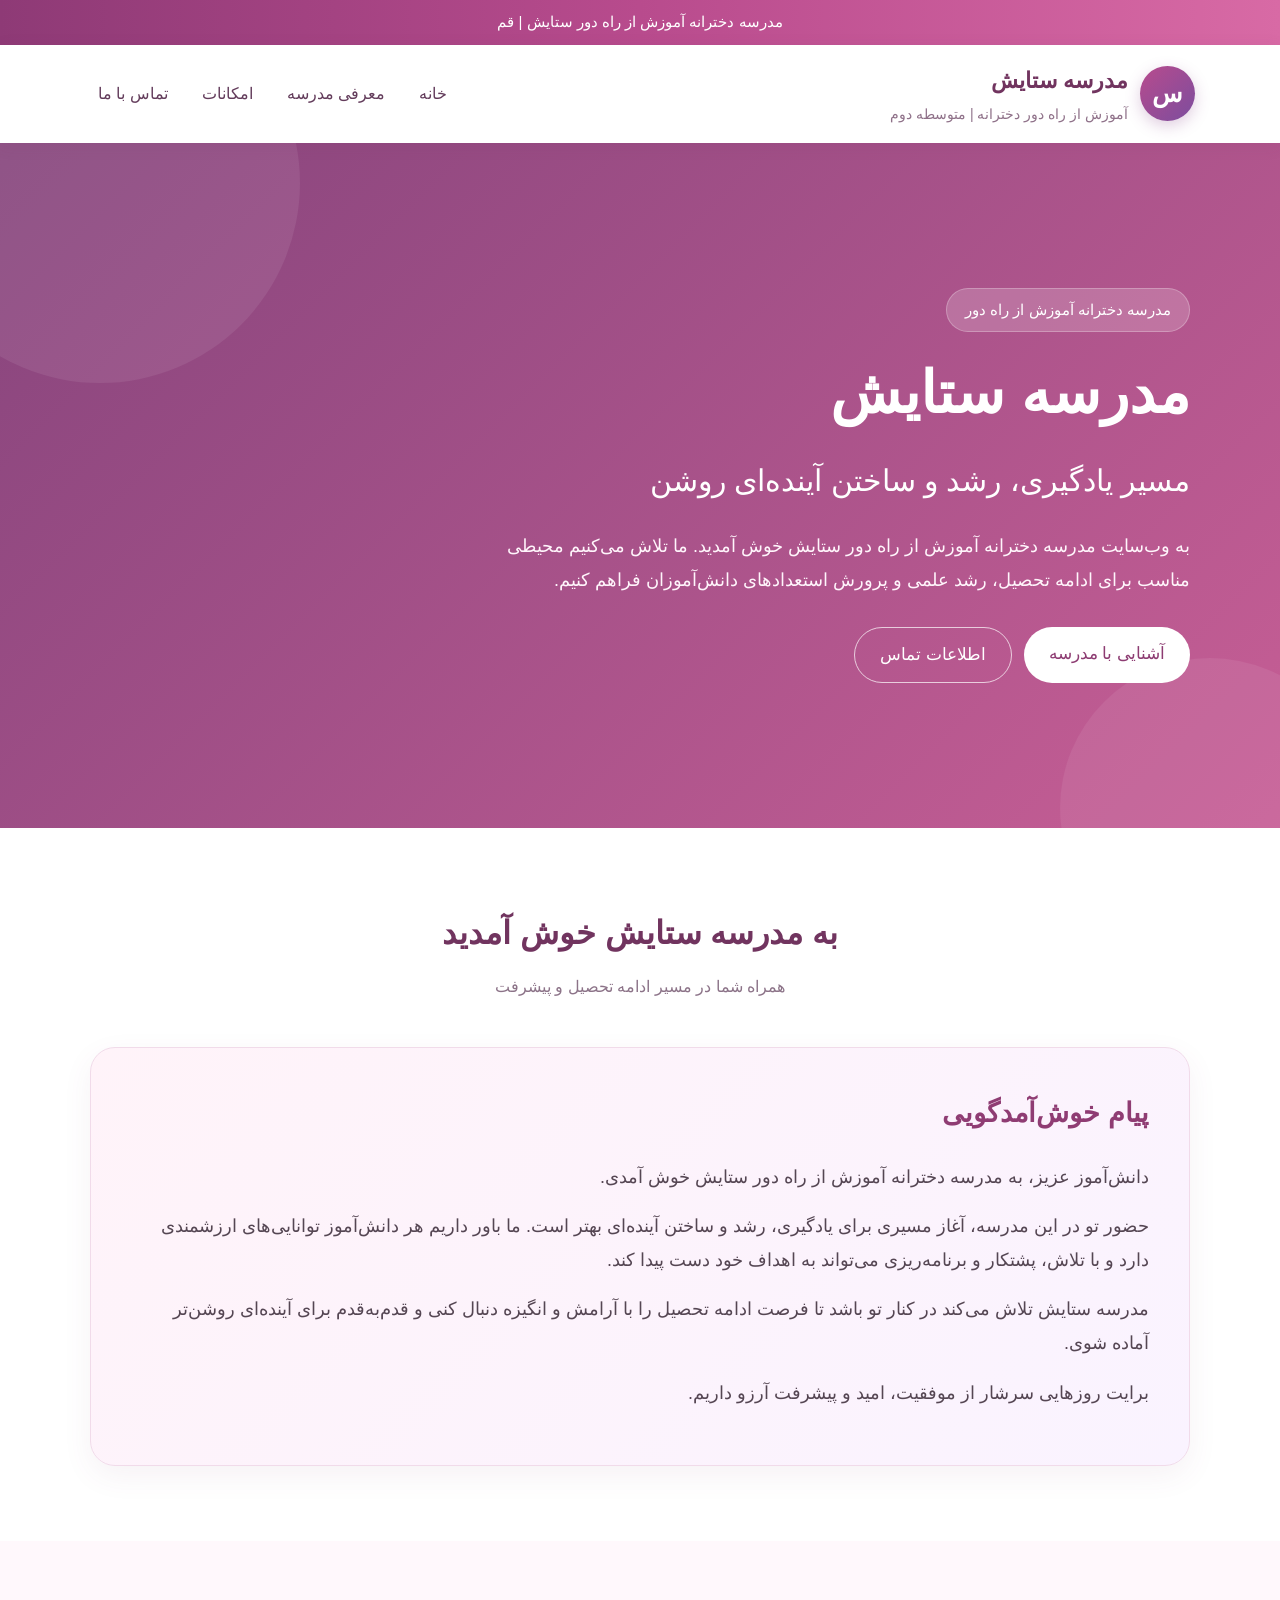
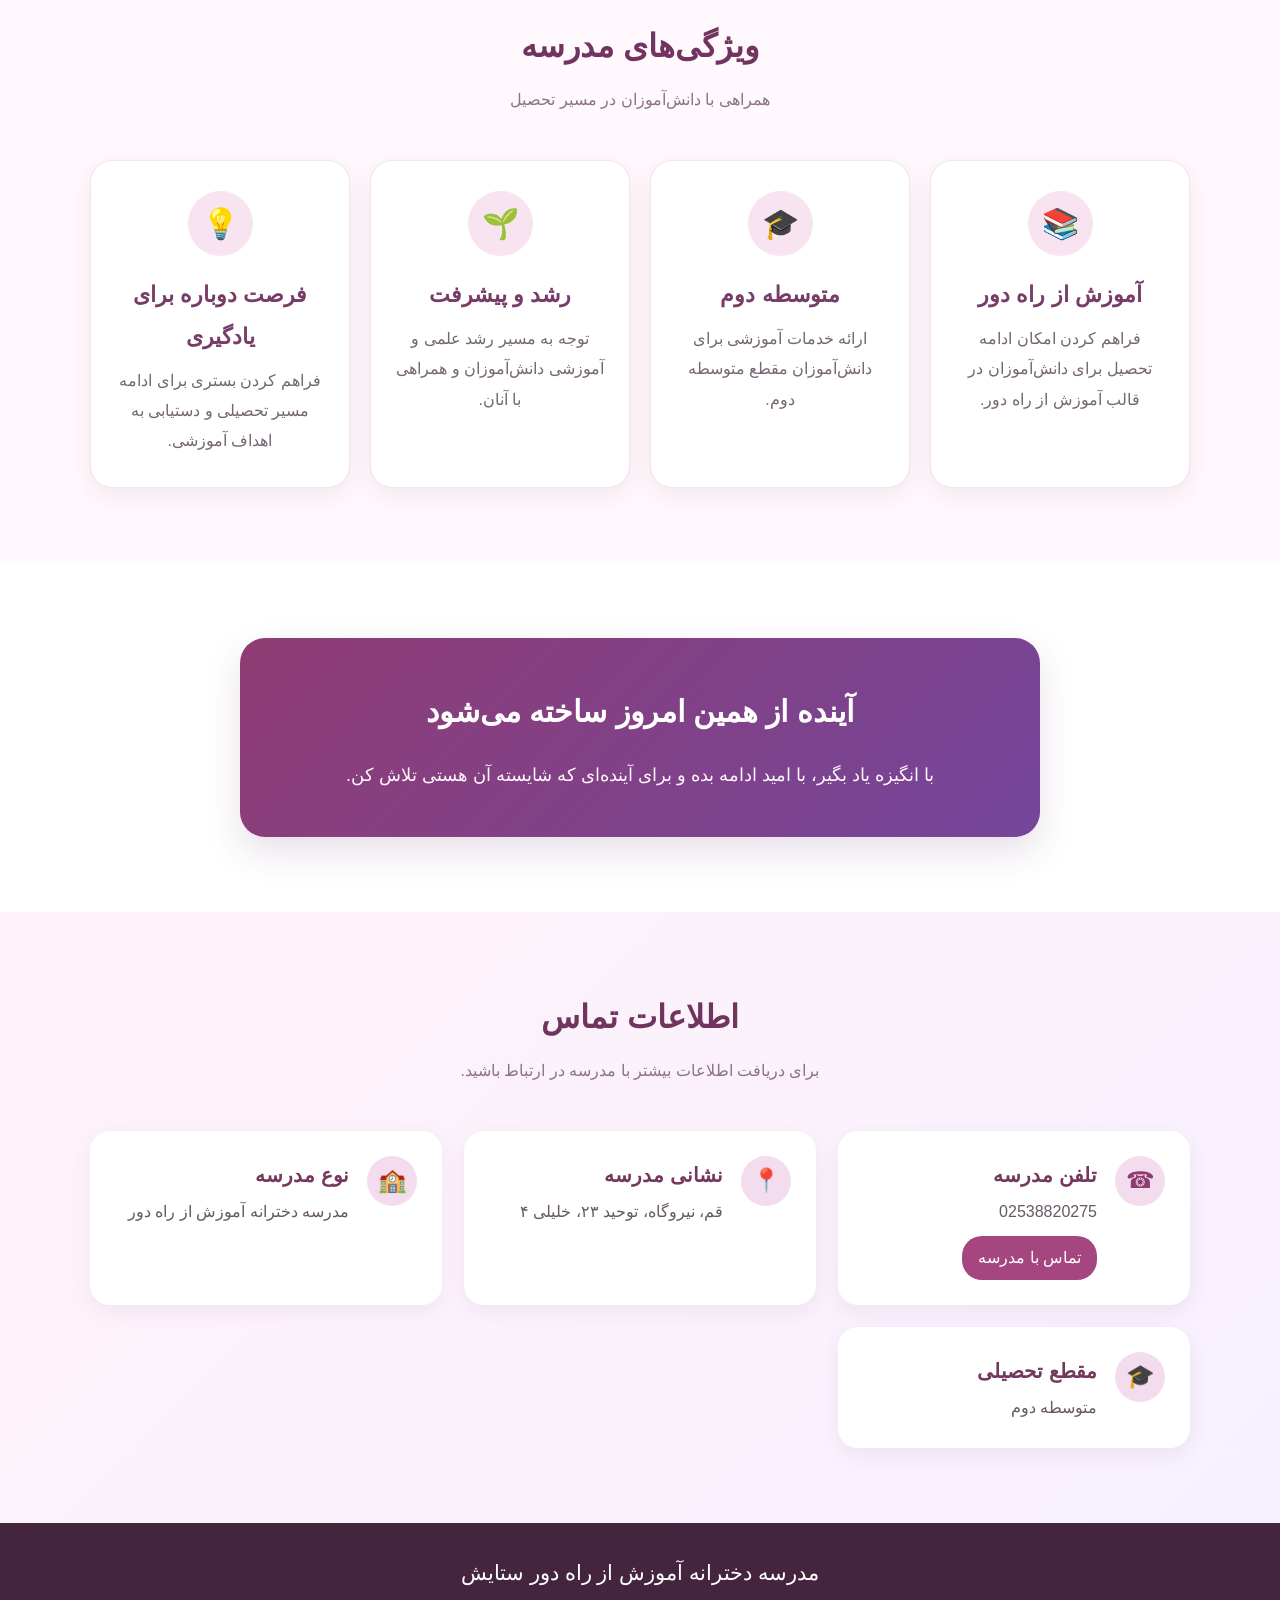
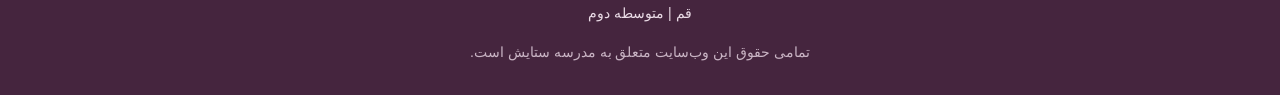
==== index (1).html @ c776570a "Update index (1).html" ====
<!DOCTYPE html>
<html lang="fa" dir="rtl">
<head>
    <meta charset="UTF-8">
    <meta name="viewport" content="width=device-width, initial-scale=1.0">

    <meta name="description" content="مدرسه دخترانه آموزش از راه دور ستایش در شهر قم - ویژه دانش‌آموزان مقطع متوسطه دوم">
    <meta name="keywords" content="مدرسه ستایش، مدرسه دخترانه، آموزش از راه دور، قم، متوسطه دوم">
    <meta name="author" content="مدرسه دخترانه آموزش از راه دور ستایش">

    <title>مدرسه دخترانه آموزش از راه دور ستایش | قم</title>

    <style>

        /* =========================
           تنظیمات اصلی
        ========================== */

        * {
            margin: 0;
            padding: 0;
            box-sizing: border-box;
        }

        html {
            scroll-behavior: smooth;
        }

        body {
            direction: rtl;
            font-family:
                "B Nazanin",
                "Nazanin",
                "Lotus",
                "B Lotus",
                Tahoma,
                Arial,
                sans-serif;

            background: #fff8fc;
            color: #3d3040;
            line-height: 1.9;
        }

        a {
            text-decoration: none;
            color: inherit;
        }


        /* =========================
           نوار بالای سایت
        ========================== */

        .top-bar {
            background: linear-gradient(
                90deg,
                #8e3a76,
                #b84b8d,
                #d86aa5
            );

            color: white;
            text-align: center;
            padding: 8px 15px;
            font-size: 15px;
        }


        /* =========================
           هدر
        ========================== */

        header {
            background: rgba(255,255,255,0.97);
            box-shadow: 0 3px 15px rgba(120, 50, 100, 0.10);
            position: sticky;
            top: 0;
            z-index: 1000;
        }

        .header-container {
            max-width: 1150px;
            margin: auto;
            padding: 15px 20px;

            display: flex;
            align-items: center;
            justify-content: space-between;
            gap: 20px;
        }


        /* لوگوی متنی */

        .school-logo {
            display: flex;
            align-items: center;
            gap: 12px;
        }

        .logo-symbol {
            width: 55px;
            height: 55px;

            border-radius: 50%;

            background: linear-gradient(
                135deg,
                #b84b8d,
                #7c4d9e
            );

            color: white;

            display: flex;
            align-items: center;
            justify-content: center;

            font-size: 25px;
            font-weight: bold;

            box-shadow: 0 5px 15px rgba(130, 60, 130, 0.25);
        }

        .school-name {
            color: #71345f;
            font-size: 22px;
            font-weight: bold;
        }

        .school-subtitle {
            color: #8f7189;
            font-size: 14px;
        }


        /* =========================
           منو
        ========================== */

        nav {
            display: flex;
            gap: 8px;
            align-items: center;
        }

        nav a {
            padding: 8px 13px;
            color: #633c5b;
            font-size: 16px;
            border-radius: 20px;
            transition: 0.3s;
        }

        nav a:hover {
            background: #f8e2ef;
            color: #9c3e77;
        }


        /* =========================
           بخش اصلی
        ========================== */

        .hero {
            min-height: 560px;

            background:
                linear-gradient(
                    135deg,
                    rgba(125, 55, 115, 0.93),
                    rgba(191, 73, 135, 0.88)
                );

            position: relative;
            overflow: hidden;

            display: flex;
            align-items: center;
        }

        .hero::before {
            content: "";
            position: absolute;

            width: 400px;
            height: 400px;

            border-radius: 50%;

            background: rgba(255,255,255,0.08);

            top: -160px;
            left: -100px;
        }

        .hero::after {
            content: "";
            position: absolute;

            width: 300px;
            height: 300px;

            border-radius: 50%;

            background: rgba(255,255,255,0.07);

            bottom: -130px;
            right: -80px;
        }

        .hero-container {
            max-width: 1150px;
            width: 100%;

            margin: auto;
            padding: 70px 25px;

            position: relative;
            z-index: 2;

            color: white;
        }

        .hero-badge {
            display: inline-block;

            background: rgba(255,255,255,0.18);

            padding: 7px 18px;

            border-radius: 30px;

            margin-bottom: 20px;

            font-size: 15px;

            border: 1px solid rgba(255,255,255,0.25);
        }

        .hero h1 {
            font-size: clamp(32px, 5vw, 58px);
            line-height: 1.4;
            margin-bottom: 18px;
        }

        .hero h2 {
            font-size: clamp(20px, 3vw, 30px);
            font-weight: normal;
            margin-bottom: 20px;
        }

        .hero p {
            max-width: 720px;
            font-size: 18px;
            color: #fff5fb;
            margin-bottom: 30px;
        }

        .hero-buttons {
            display: flex;
            gap: 12px;
            flex-wrap: wrap;
        }

        .btn {
            display: inline-block;

            padding: 11px 25px;

            border-radius: 30px;

            font-size: 17px;

            transition: 0.3s;

            cursor: pointer;
        }

        .btn-primary {
            background: white;
            color: #8d3c72;
        }

        .btn-primary:hover {
            transform: translateY(-3px);
            box-shadow: 0 8px 20px rgba(0,0,0,0.15);
        }

        .btn-outline {
            border: 1px solid rgba(255,255,255,0.7);
            color: white;
        }

        .btn-outline:hover {
            background: rgba(255,255,255,0.12);
        }


        /* =========================
           بخش‌های عمومی
        ========================== */

        section {
            padding: 75px 20px;
        }

        .container {
            max-width: 1100px;
            margin: auto;
        }

        .section-title {
            text-align: center;
            margin-bottom: 45px;
        }

        .section-title h2 {
            color: #71345f;
            font-size: 32px;
            margin-bottom: 8px;
        }

        .section-title p {
            color: #8c7388;
            font-size: 16px;
        }


        /* =========================
           معرفی
        ========================== */

        .welcome {
            background: white;
        }

        .welcome-box {
            background: linear-gradient(
                135deg,
                #fff3f9,
                #faf3ff
            );

            border-radius: 25px;

            padding: 40px;

            border: 1px solid #f1dbea;

            box-shadow: 0 10px 30px rgba(130, 70, 120, 0.07);
        }

        .welcome-box h3 {
            color: #8f3c73;
            font-size: 27px;
            margin-bottom: 20px;
        }

        .welcome-box p {
            font-size: 18px;
            color: #554653;
            margin-bottom: 15px;
        }


        /* =========================
           کارت‌ها
        ========================== */

        .cards {
            display: grid;
            grid-template-columns:
                repeat(auto-fit, minmax(230px, 1fr));

            gap: 20px;
        }

        .card {
            background: white;

            padding: 30px 25px;

            border-radius: 22px;

            text-align: center;

            box-shadow:
                0 8px 25px rgba(100, 50, 100, 0.08);

            border: 1px solid #f3e2ef;

            transition: 0.3s;
        }

        .card:hover {
            transform: translateY(-7px);
            box-shadow:
                0 15px 35px rgba(100, 50, 100, 0.12);
        }

        .card-icon {
            width: 65px;
            height: 65px;

            margin: 0 auto 18px;

            border-radius: 50%;

            background: #f8e4f1;

            display: flex;
            align-items: center;
            justify-content: center;

            font-size: 30px;
        }

        .card h3 {
            color: #773d68;
            margin-bottom: 8px;
            font-size: 22px;
        }

        .card p {
            color: #756674;
            font-size: 16px;
        }


        /* =========================
           اطلاعات تماس
        ========================== */

        .contact {
            background:
                linear-gradient(
                    135deg,
                    #fff3f9,
                    #f7f0ff
                );
        }

        .contact-grid {
            display: grid;

            grid-template-columns:
                repeat(auto-fit, minmax(280px, 1fr));

            gap: 22px;
        }

        .contact-item {
            background: white;

            border-radius: 20px;

            padding: 25px;

            display: flex;
            align-items: flex-start;

            gap: 18px;

            box-shadow: 0 7px 20px rgba(100,50,100,0.07);
        }

        .contact-icon {
            min-width: 50px;
            height: 50px;

            background: #f3dced;

            color: #8e3b72;

            border-radius: 50%;

            display: flex;
            align-items: center;
            justify-content: center;

            font-size: 23px;
        }

        .contact-item h3 {
            color: #74385f;
            font-size: 20px;
            margin-bottom: 3px;
        }

        .contact-item p {
            color: #665865;
            font-size: 16px;
        }


        /* =========================
           دکمه تماس
        ========================== */

        .phone-button {
            display: inline-block;

            margin-top: 8px;

            padding: 7px 16px;

            background: #a64680;

            color: white;

            border-radius: 20px;

            transition: 0.3s;
        }

        .phone-button:hover {
            background: #813660;
        }


        /* =========================
           پیام پایانی
        ========================== */

        .message {
            text-align: center;
            background: white;
        }

        .message-box {
            max-width: 800px;
            margin: auto;

            padding: 45px 30px;

            border-radius: 25px;

            background:
                linear-gradient(
                    135deg,
                    #8f3c73,
                    #74469b
                );

            color: white;

            box-shadow: 0 15px 35px rgba(100,50,100,0.15);
        }

        .message-box h2 {
            font-size: 30px;
            margin-bottom: 18px;
        }

        .message-box p {
            font-size: 18px;
            color: #fff6fc;
        }


        /* =========================
           فوتر
        ========================== */

        footer {
            background: #45253e;

            color: #eadbe6;

            padding: 30px 20px;

            text-align: center;
        }

        footer .school-footer-name {
            color: white;
            font-size: 21px;
            margin-bottom: 7px;
        }

        footer p {
            font-size: 14px;
        }

        .copyright {
            margin-top: 12px;
            color: #c9b4c4;
        }


        /* =========================
           موبایل
        ========================== */

        @media (max-width: 750px) {

            .header-container {
                flex-direction: column;
                text-align: center;
            }

            nav {
                flex-wrap: wrap;
                justify-content: center;
            }

            nav a {
                font-size: 14px;
                padding: 6px 10px;
            }

            .school-logo {
                justify-content: center;
            }

            .school-name {
                font-size: 19px;
            }

            .hero {
                min-height: 500px;
                text-align: center;
            }

            .hero-container {
                padding: 60px 20px;
            }

            .hero p {
                font-size: 16px;
            }

            .hero-buttons {
                justify-content: center;
            }

            section {
                padding: 55px 15px;
            }

            .welcome-box {
                padding: 28px 20px;
            }

            .welcome-box h3 {
                font-size: 24px;
            }

            .welcome-box p {
                font-size: 17px;
            }

            .section-title h2 {
                font-size: 27px;
            }
        }

    </style>
</head>


<body>


    <!-- نوار بالایی -->

    <div class="top-bar">
        مدرسه دخترانه آموزش از راه دور ستایش | قم
    </div>


    <!-- هدر -->

    <header>

        <div class="header-container">

            <div class="school-logo">

                <div class="logo-symbol">
                    س
                </div>

                <div>
                    <div class="school-name">
                        مدرسه ستایش
                    </div>

                    <div class="school-subtitle">
                        آموزش از راه دور دخترانه | متوسطه دوم
                    </div>
                </div>

            </div>


            <nav>

                <a href="#home">
                    خانه
                </a>

                <a href="#about">
                    معرفی مدرسه
                </a>

                <a href="#services">
                    امکانات
                </a>

                <a href="#contact">
                    تماس با ما
                </a>

            </nav>

        </div>

    </header>


    <!-- بخش اصلی -->

    <main id="home">

        <section class="hero">

            <div class="hero-container">

                <span class="hero-badge">
                    مدرسه دخترانه آموزش از راه دور
                </span>

                <h1>
                    مدرسه ستایش
                </h1>

                <h2>
                    مسیر یادگیری، رشد و ساختن آینده‌ای روشن
                </h2>

                <p>
                    به وب‌سایت مدرسه دخترانه آموزش از راه دور ستایش
                    خوش آمدید. ما تلاش می‌کنیم محیطی مناسب برای
                    ادامه تحصیل، رشد علمی و پرورش استعدادهای
                    دانش‌آموزان فراهم کنیم.
                </p>


                <div class="hero-buttons">

                    <a href="#about" class="btn btn-primary">
                        آشنایی با مدرسه
                    </a>

                    <a href="#contact" class="btn btn-outline">
                        اطلاعات تماس
                    </a>

                </div>

            </div>

        </section>



        <!-- معرفی -->

        <section class="welcome" id="about">

            <div class="container">

                <div class="section-title">

                    <h2>
                        به مدرسه ستایش خوش آمدید
                    </h2>

                    <p>
                        همراه شما در مسیر ادامه تحصیل و پیشرفت
                    </p>

                </div>


                <div class="welcome-box">

                    <h3>
                        پیام خوش‌آمدگویی
                    </h3>

                    <p>
                        دانش‌آموز عزیز، به مدرسه دخترانه آموزش از راه دور
                        ستایش خوش آمدی.
                    </p>

                    <p>
                        حضور تو در این مدرسه، آغاز مسیری برای یادگیری،
                        رشد و ساختن آینده‌ای بهتر است. ما باور داریم
                        هر دانش‌آموز توانایی‌های ارزشمندی دارد و با
                        تلاش، پشتکار و برنامه‌ریزی می‌تواند به اهداف
                        خود دست پیدا کند.
                    </p>

                    <p>
                        مدرسه ستایش تلاش می‌کند در کنار تو باشد تا
                        فرصت ادامه تحصیل را با آرامش و انگیزه دنبال
                        کنی و قدم‌به‌قدم برای آینده‌ای روشن‌تر آماده
                        شوی.
                    </p>

                    <p>
                        برایت روزهایی سرشار از موفقیت، امید و پیشرفت
                        آرزو داریم.
                    </p>

                </div>

            </div>

        </section>



        <!-- امکانات -->

        <section id="services">

            <div class="container">

                <div class="section-title">

                    <h2>
                        ویژگی‌های مدرسه
                    </h2>

                    <p>
                        همراهی با دانش‌آموزان در مسیر تحصیل
                    </p>

                </div>


                <div class="cards">


                    <div class="card">

                        <div class="card-icon">
                            📚
                        </div>

                        <h3>
                            آموزش از راه دور
                        </h3>

                        <p>
                            فراهم کردن امکان ادامه تحصیل
                            برای دانش‌آموزان در قالب آموزش از راه دور.
                        </p>

                    </div>



                    <div class="card">

                        <div class="card-icon">
                            🎓
                        </div>

                        <h3>
                            متوسطه دوم
                        </h3>

                        <p>
                            ارائه خدمات آموزشی برای دانش‌آموزان
                            مقطع متوسطه دوم.
                        </p>

                    </div>



                    <div class="card">

                        <div class="card-icon">
                            🌱
                        </div>

                        <h3>
                            رشد و پیشرفت
                        </h3>

                        <p>
                            توجه به مسیر رشد علمی و آموزشی
                            دانش‌آموزان و همراهی با آنان.
                        </p>

                    </div>



                    <div class="card">

                        <div class="card-icon">
                            💡
                        </div>

                        <h3>
                            فرصت دوباره برای یادگیری
                        </h3>

                        <p>
                            فراهم کردن بستری برای ادامه مسیر
                            تحصیلی و دستیابی به اهداف آموزشی.
                        </p>

                    </div>


                </div>

            </div>

        </section>



        <!-- پیام -->

        <section class="message">

            <div class="container">

                <div class="message-box">

                    <h2>
                        آینده از همین امروز ساخته می‌شود
                    </h2>

                    <p>
                        با انگیزه یاد بگیر، با امید ادامه بده
                        و برای آینده‌ای که شایسته آن هستی تلاش کن.
                    </p>

                </div>

            </div>

        </section>



        <!-- تماس -->

        <section class="contact" id="contact">

            <div class="container">

                <div class="section-title">

                    <h2>
                        اطلاعات تماس
                    </h2>

                    <p>
                        برای دریافت اطلاعات بیشتر با مدرسه در ارتباط باشید.
                    </p>

                </div>


                <div class="contact-grid">


                    <div class="contact-item">

                        <div class="contact-icon">
                            ☎
                        </div>

                        <div>

                            <h3>
                                تلفن مدرسه
                            </h3>

                            <p>
                                02538820275
                            </p>

                            <a
                                href="tel:02538820275"
                                class="phone-button"
                            >
                                تماس با مدرسه
                            </a>

                        </div>

                    </div>



                    <div class="contact-item">

                        <div class="contact-icon">
                            📍
                        </div>

                        <div>

                            <h3>
                                نشانی مدرسه
                            </h3>

                            <p>
                                قم، نیروگاه، توحید ۲۳،
                                خلیلی ۴
                            </p>

                        </div>

                    </div>



                    <div class="contact-item">

                        <div class="contact-icon">
                            🏫
                        </div>

                        <div>

                            <h3>
                                نوع مدرسه
                            </h3>

                            <p>
                                مدرسه دخترانه آموزش از راه دور
                            </p>

                        </div>

                    </div>



                    <div class="contact-item">

                        <div class="contact-icon">
                            🎓
                        </div>

                        <div>

                            <h3>
                                مقطع تحصیلی
                            </h3>

                            <p>
                                متوسطه دوم
                            </p>

                        </div>

                    </div>


                </div>

            </div>

        </section>


    </main>



    <!-- فوتر -->

    <footer>

        <div class="school-footer-name">
            مدرسه دخترانه آموزش از راه دور ستایش
        </div>

        <p>
            قم | متوسطه دوم
        </p>

        <p class="copyright">
            تمامی حقوق این وب‌سایت متعلق به مدرسه ستایش است.
        </p>

    </footer>


</body>
</html>
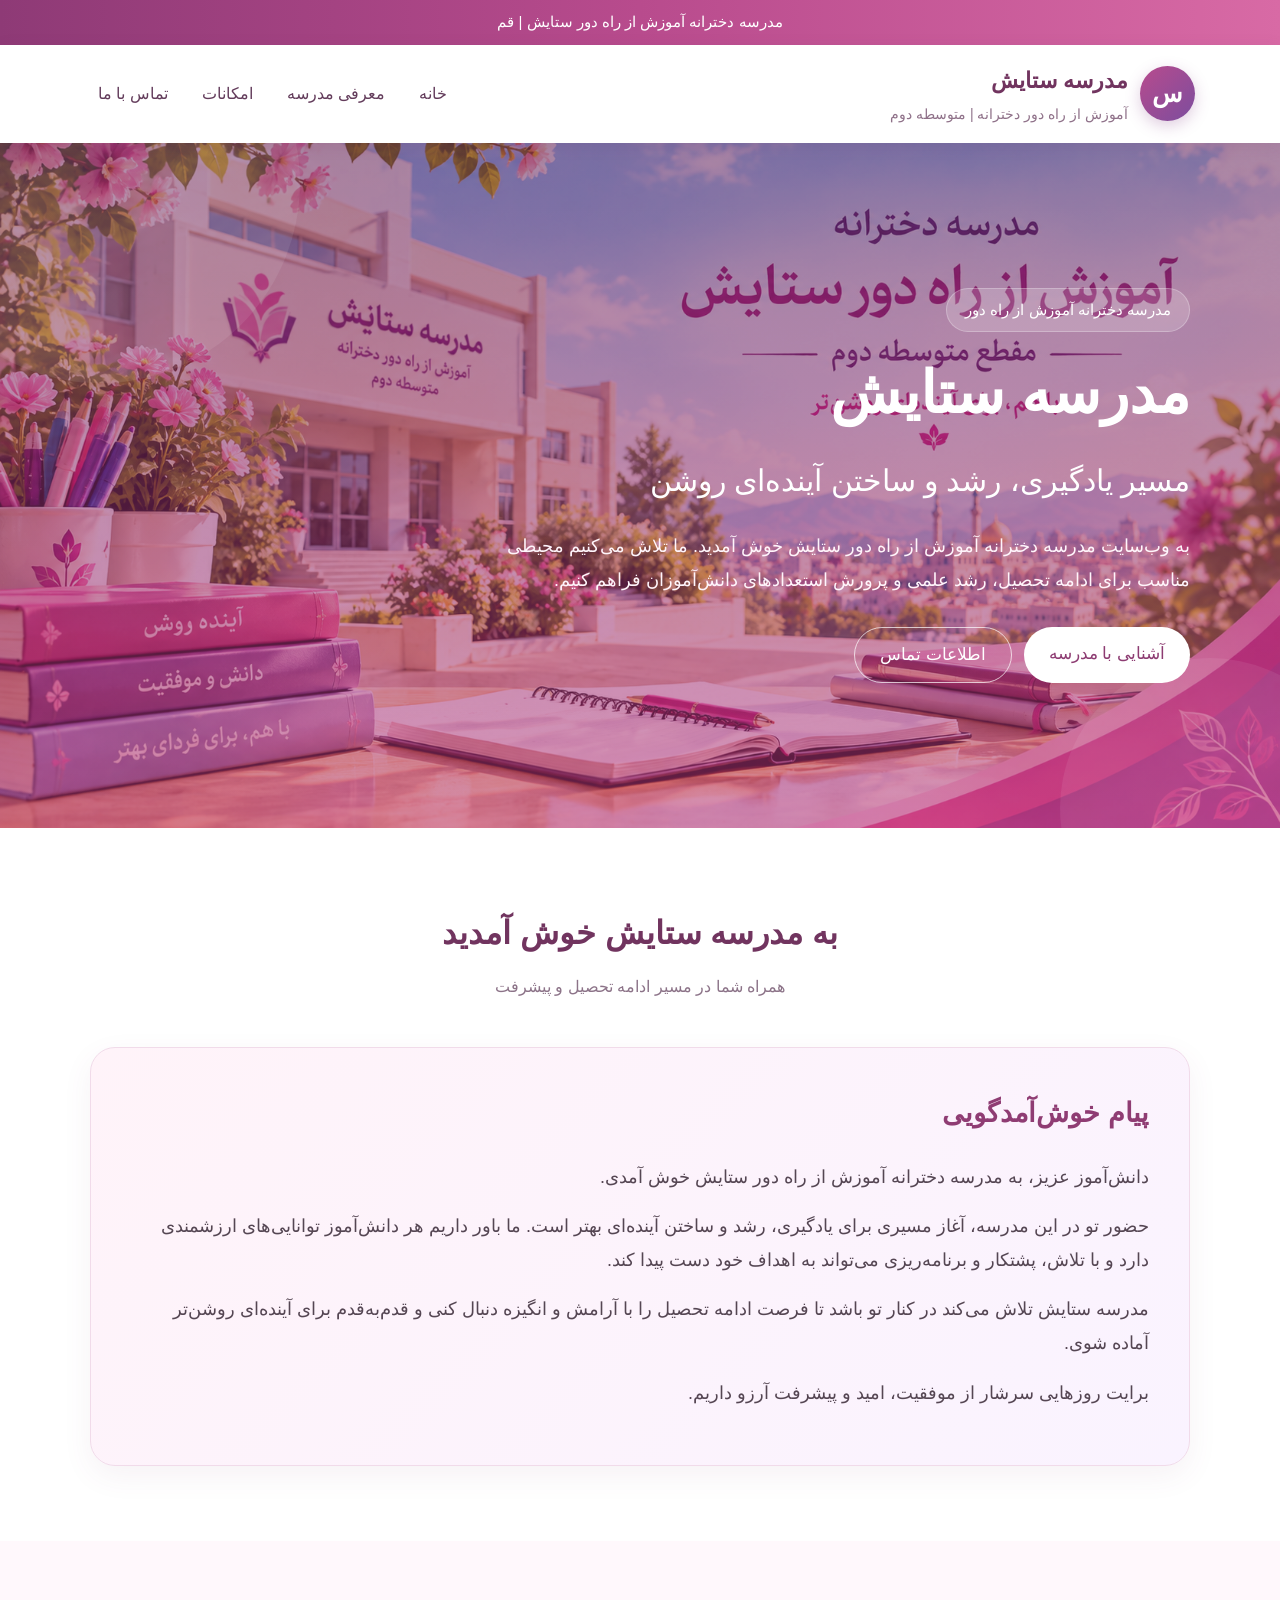
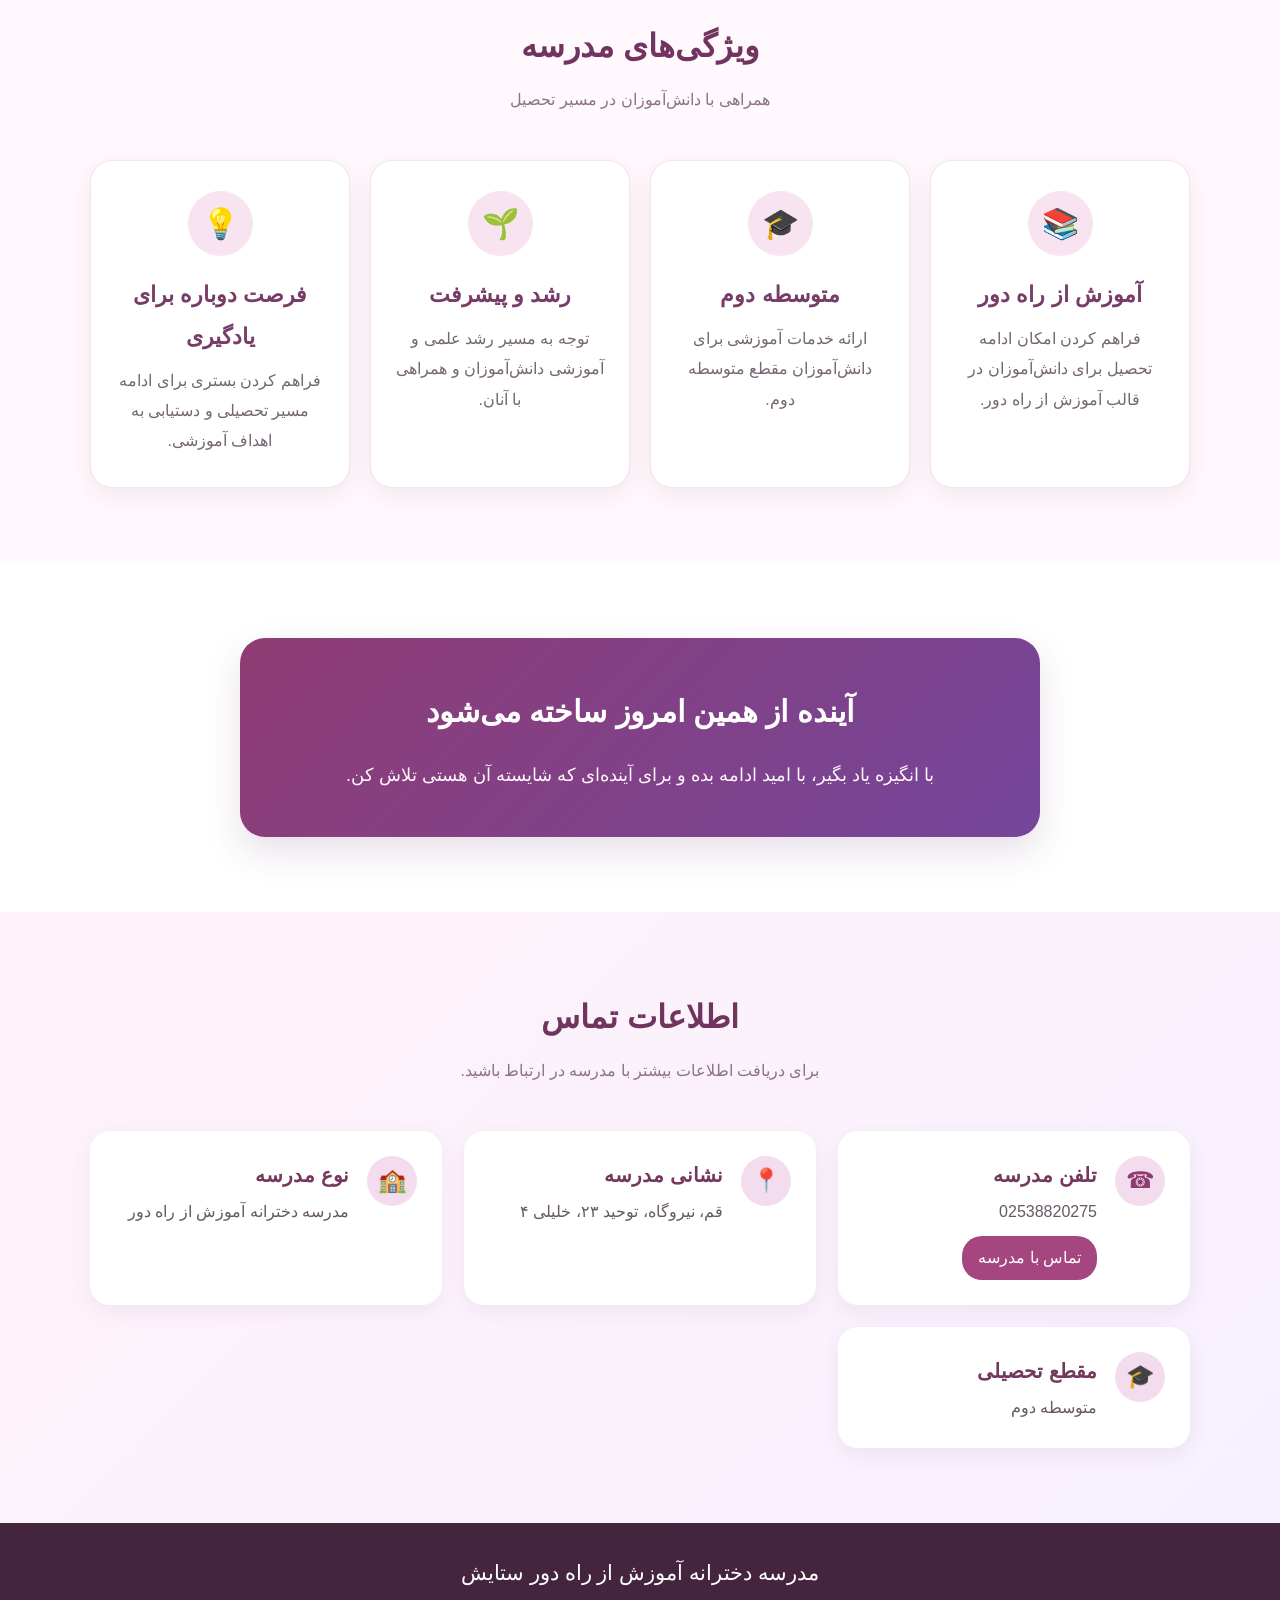
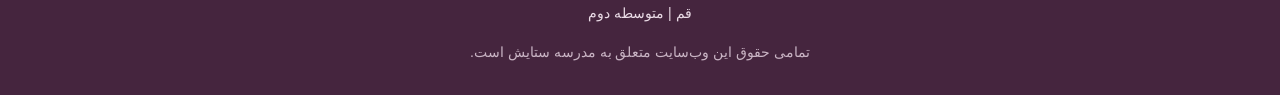
==== commit 6435d635: "Update index (1).html" ====
--- a/index (1).html
+++ b/index (1).html
@@ -163,22 +163,22 @@
            بخش اصلی
         ========================== */
 
-        .hero {
-            min-height: 560px;
-
-            background:
-                linear-gradient(
-                    135deg,
-                    rgba(125, 55, 115, 0.93),
-                    rgba(191, 73, 135, 0.88)
-                );
-
-            position: relative;
-            overflow: hidden;
-
-            display: flex;
-            align-items: center;
-        }
+.hero {
+    min-height: 560px;
+
+    background:
+        linear-gradient(
+            rgba(100, 35, 90, 0.55),
+            rgba(180, 55, 125, 0.55)
+        ),
+        url("school.jpg.png") center center / cover no-repeat;
+
+    position: relative;
+    overflow: hidden;
+
+    display: flex;
+    align-items: center;
+}
 
         .hero::before {
             content: "";
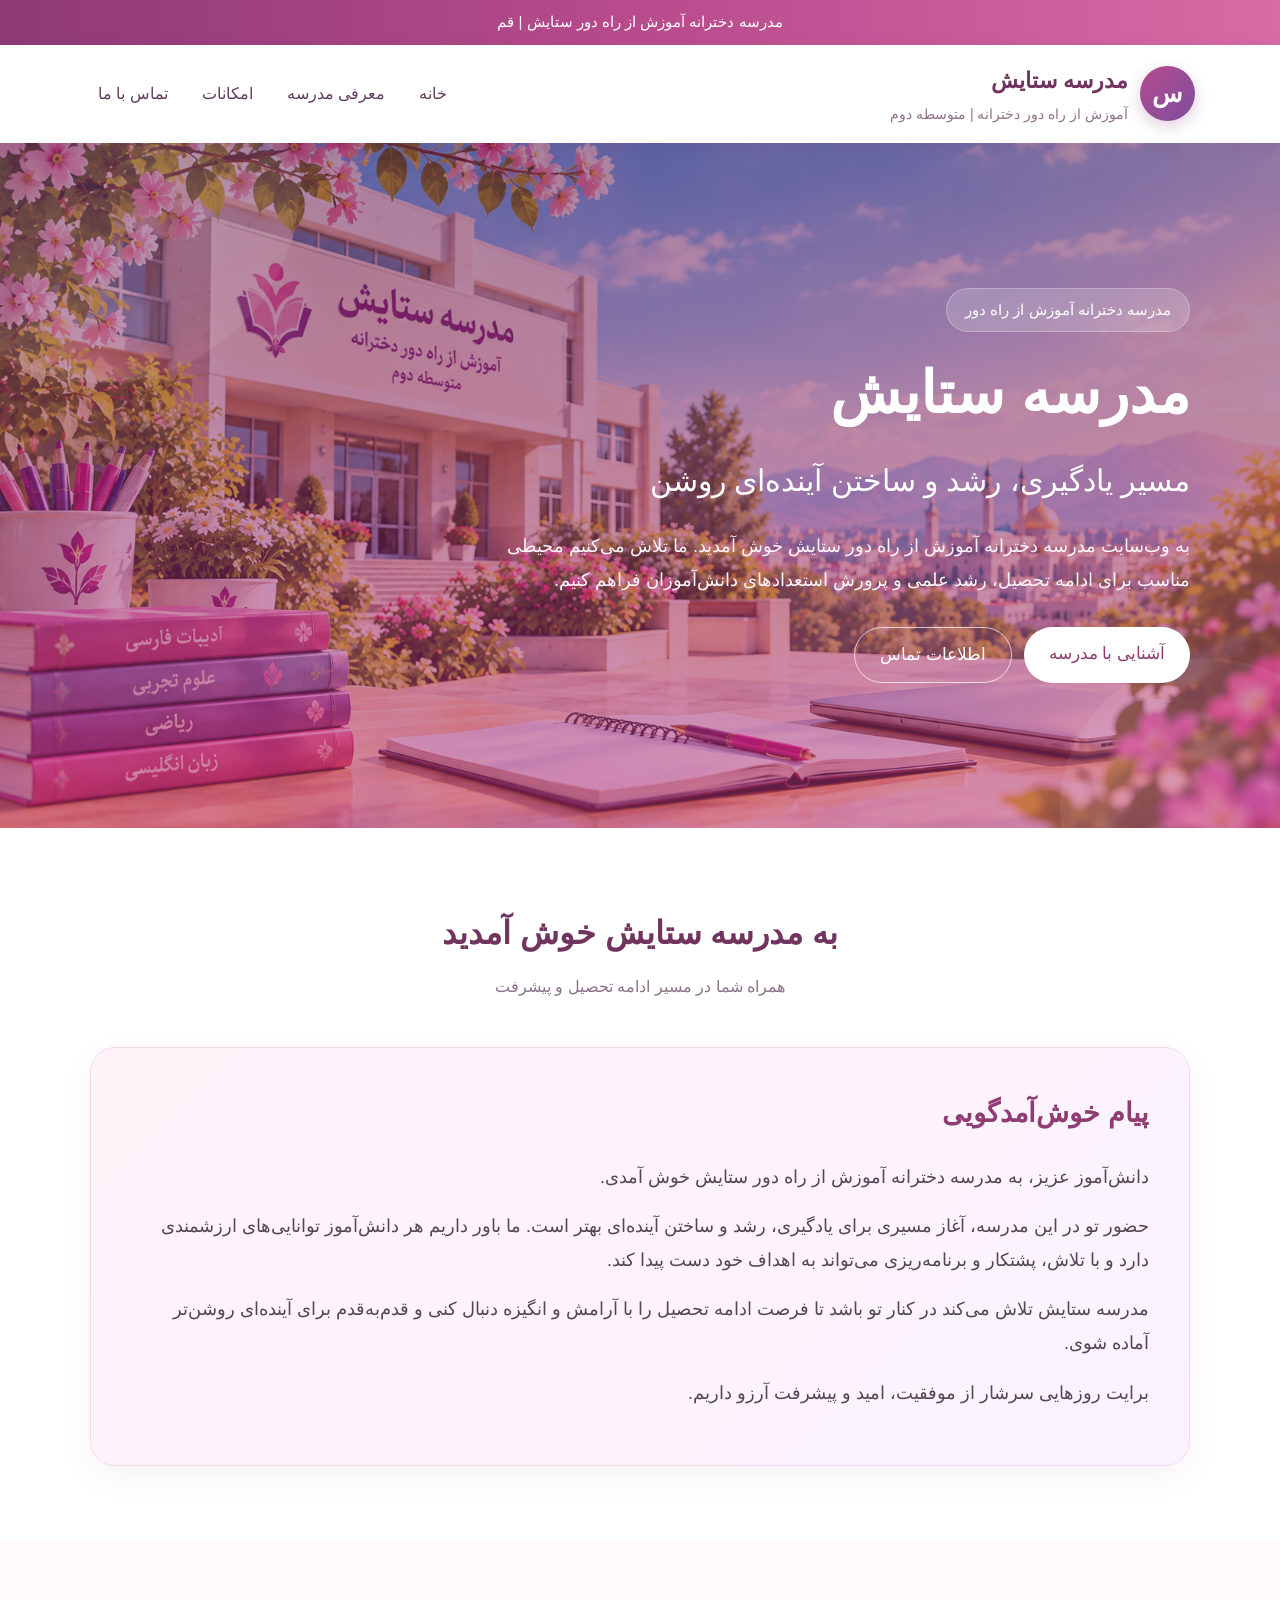
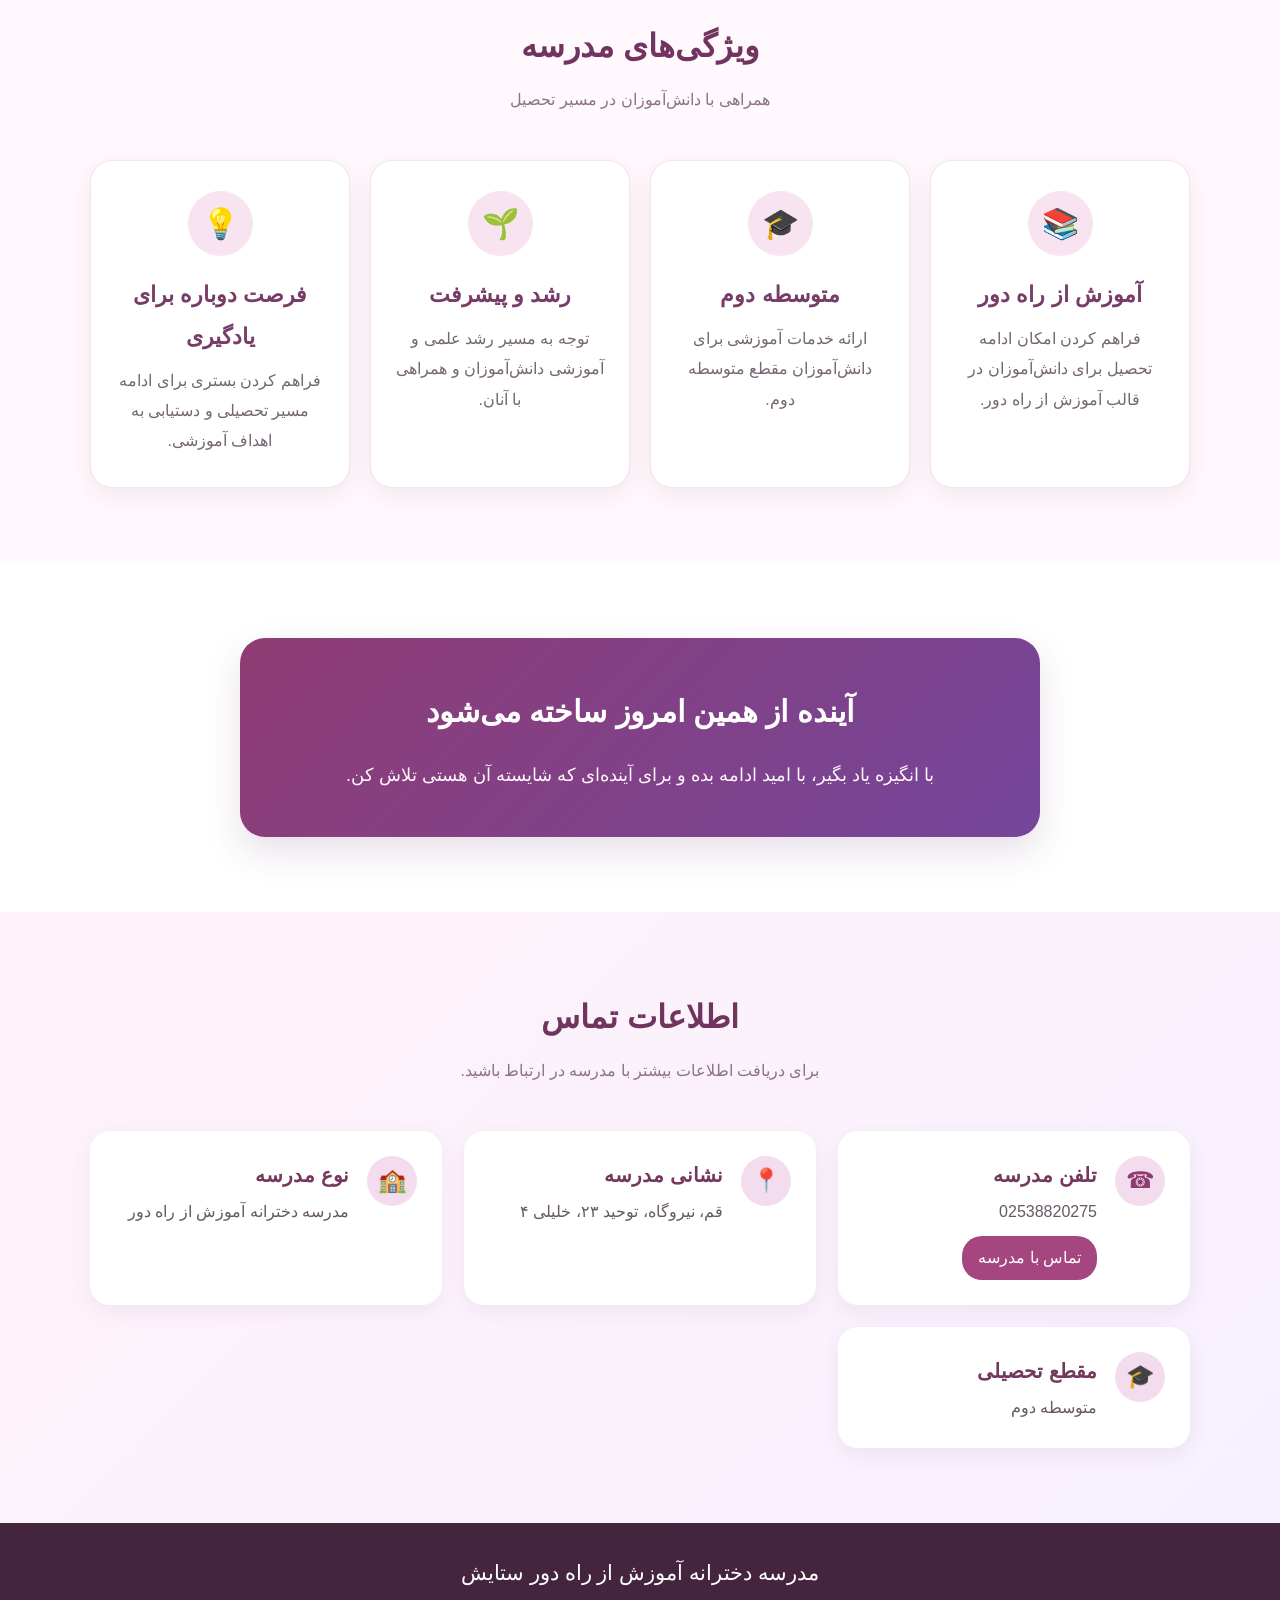
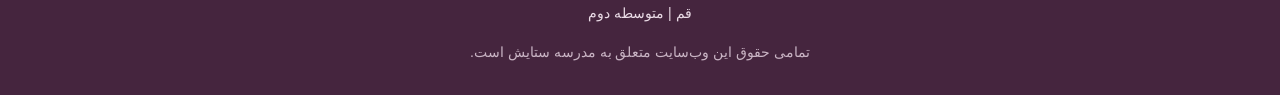
==== commit 45ddbb66: "Update index (1).html" ====
--- a/index (1).html
+++ b/index (1).html
@@ -171,7 +171,7 @@
             rgba(100, 35, 90, 0.55),
             rgba(180, 55, 125, 0.55)
         ),
-        url("school.jpg.png") center center / cover no-repeat;
+        url("school.png") center center / cover no-repeat;
 
     position: relative;
     overflow: hidden;
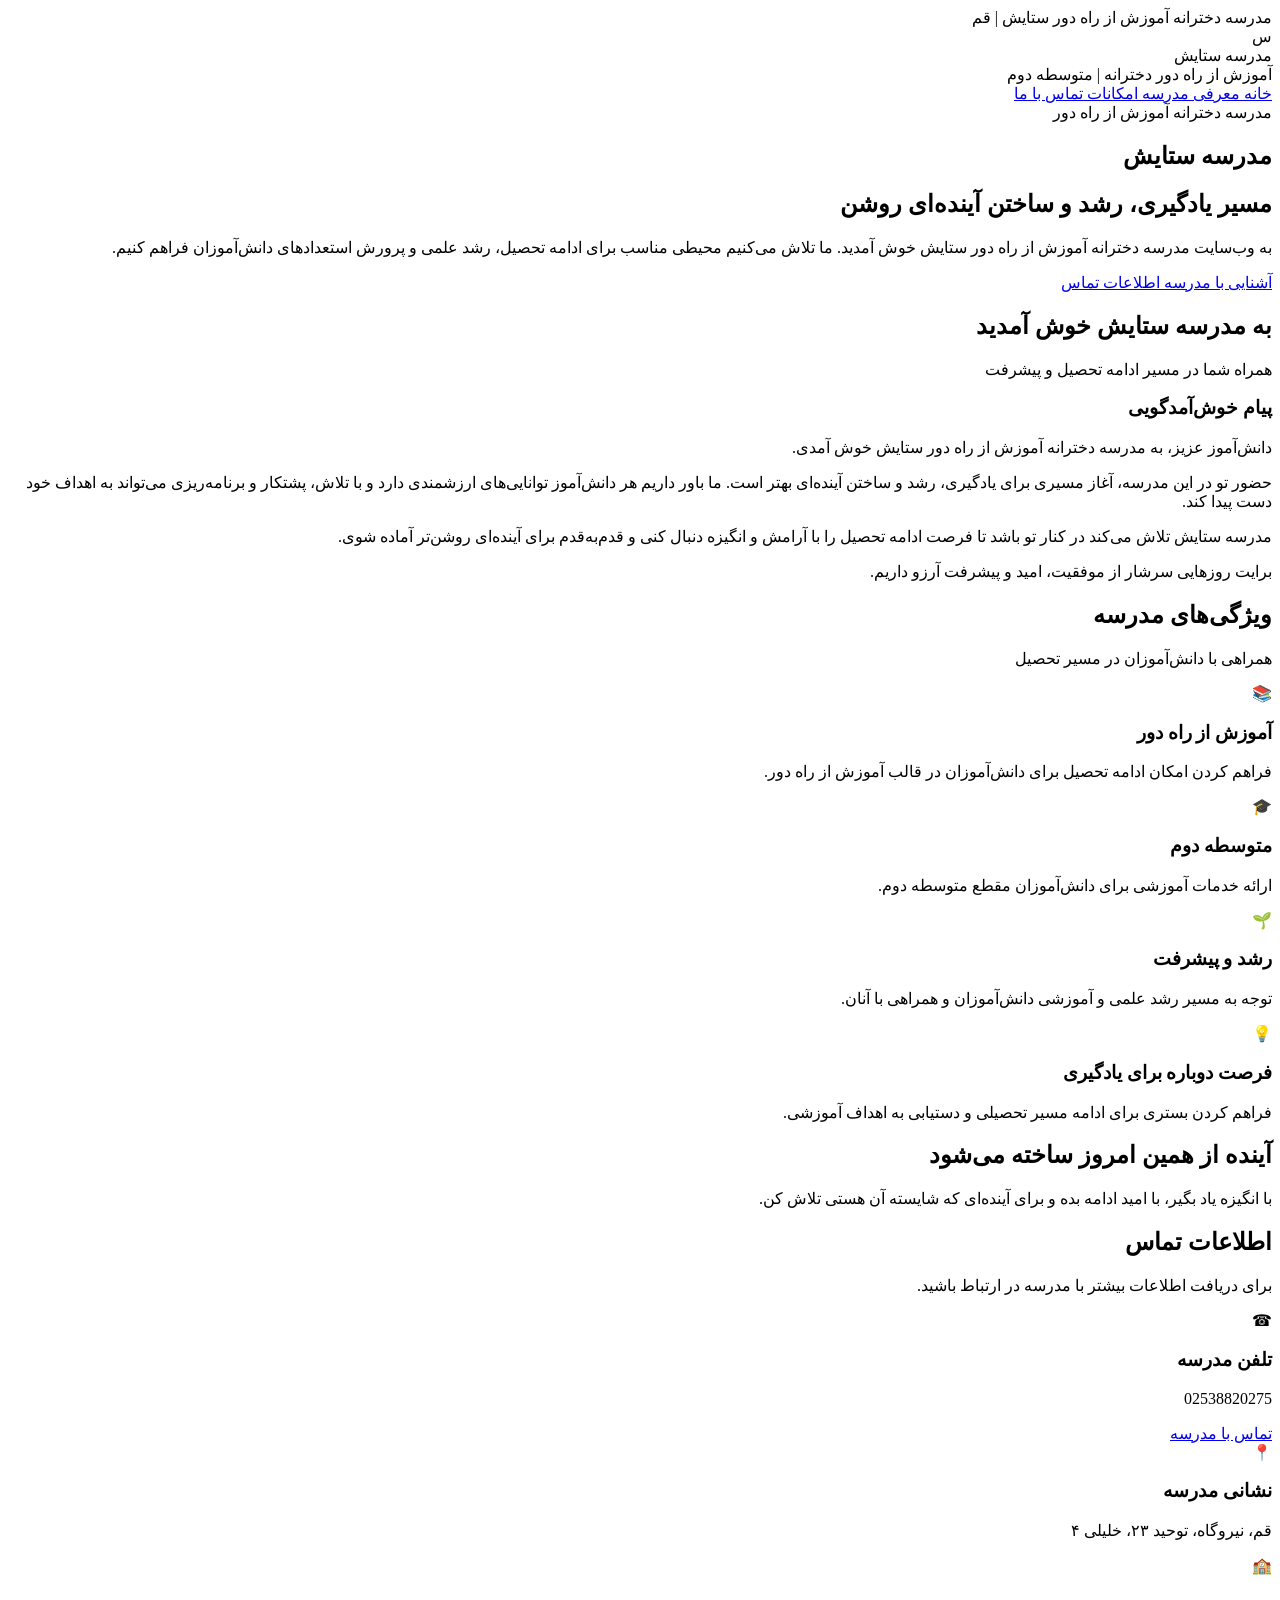
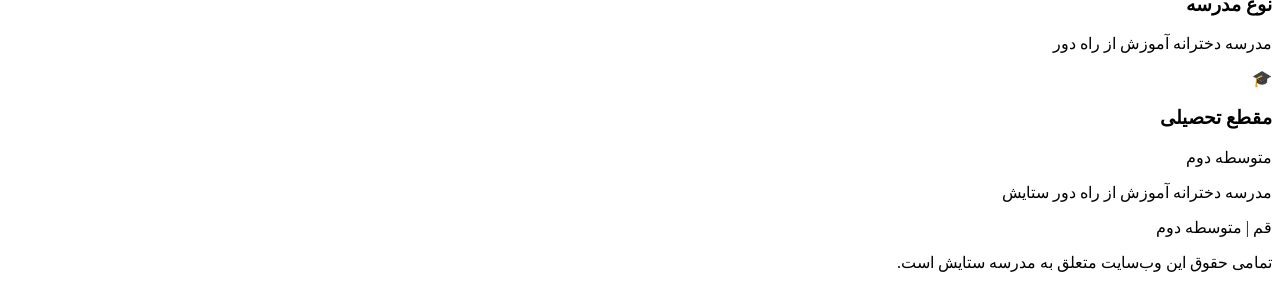
==== commit 0f454b8d: "Update index (1).html" ====
--- a/index (1).html
+++ b/index (1).html
@@ -12,650 +12,6 @@
 
     <style>
 
-        /* =========================
-           تنظیمات اصلی
-        ========================== */
-
-        * {
-            margin: 0;
-            padding: 0;
-            box-sizing: border-box;
-        }
-
-        html {
-            scroll-behavior: smooth;
-        }
-
-        body {
-            direction: rtl;
-            font-family:
-                "B Nazanin",
-                "Nazanin",
-                "Lotus",
-                "B Lotus",
-                Tahoma,
-                Arial,
-                sans-serif;
-
-            background: #fff8fc;
-            color: #3d3040;
-            line-height: 1.9;
-        }
-
-        a {
-            text-decoration: none;
-            color: inherit;
-        }
-
-
-        /* =========================
-           نوار بالای سایت
-        ========================== */
-
-        .top-bar {
-            background: linear-gradient(
-                90deg,
-                #8e3a76,
-                #b84b8d,
-                #d86aa5
-            );
-
-            color: white;
-            text-align: center;
-            padding: 8px 15px;
-            font-size: 15px;
-        }
-
-
-        /* =========================
-           هدر
-        ========================== */
-
-        header {
-            background: rgba(255,255,255,0.97);
-            box-shadow: 0 3px 15px rgba(120, 50, 100, 0.10);
-            position: sticky;
-            top: 0;
-            z-index: 1000;
-        }
-
-        .header-container {
-            max-width: 1150px;
-            margin: auto;
-            padding: 15px 20px;
-
-            display: flex;
-            align-items: center;
-            justify-content: space-between;
-            gap: 20px;
-        }
-
-
-        /* لوگوی متنی */
-
-        .school-logo {
-            display: flex;
-            align-items: center;
-            gap: 12px;
-        }
-
-        .logo-symbol {
-            width: 55px;
-            height: 55px;
-
-            border-radius: 50%;
-
-            background: linear-gradient(
-                135deg,
-                #b84b8d,
-                #7c4d9e
-            );
-
-            color: white;
-
-            display: flex;
-            align-items: center;
-            justify-content: center;
-
-            font-size: 25px;
-            font-weight: bold;
-
-            box-shadow: 0 5px 15px rgba(130, 60, 130, 0.25);
-        }
-
-        .school-name {
-            color: #71345f;
-            font-size: 22px;
-            font-weight: bold;
-        }
-
-        .school-subtitle {
-            color: #8f7189;
-            font-size: 14px;
-        }
-
-
-        /* =========================
-           منو
-        ========================== */
-
-        nav {
-            display: flex;
-            gap: 8px;
-            align-items: center;
-        }
-
-        nav a {
-            padding: 8px 13px;
-            color: #633c5b;
-            font-size: 16px;
-            border-radius: 20px;
-            transition: 0.3s;
-        }
-
-        nav a:hover {
-            background: #f8e2ef;
-            color: #9c3e77;
-        }
-
-
-        /* =========================
-           بخش اصلی
-        ========================== */
-
-.hero {
-    min-height: 560px;
-
-    background:
-        linear-gradient(
-            rgba(100, 35, 90, 0.55),
-            rgba(180, 55, 125, 0.55)
-        ),
-        url("school.png") center center / cover no-repeat;
-
-    position: relative;
-    overflow: hidden;
-
-    display: flex;
-    align-items: center;
-}
-
-        .hero::before {
-            content: "";
-            position: absolute;
-
-            width: 400px;
-            height: 400px;
-
-            border-radius: 50%;
-
-            background: rgba(255,255,255,0.08);
-
-            top: -160px;
-            left: -100px;
-        }
-
-        .hero::after {
-            content: "";
-            position: absolute;
-
-            width: 300px;
-            height: 300px;
-
-            border-radius: 50%;
-
-            background: rgba(255,255,255,0.07);
-
-            bottom: -130px;
-            right: -80px;
-        }
-
-        .hero-container {
-            max-width: 1150px;
-            width: 100%;
-
-            margin: auto;
-            padding: 70px 25px;
-
-            position: relative;
-            z-index: 2;
-
-            color: white;
-        }
-
-        .hero-badge {
-            display: inline-block;
-
-            background: rgba(255,255,255,0.18);
-
-            padding: 7px 18px;
-
-            border-radius: 30px;
-
-            margin-bottom: 20px;
-
-            font-size: 15px;
-
-            border: 1px solid rgba(255,255,255,0.25);
-        }
-
-        .hero h1 {
-            font-size: clamp(32px, 5vw, 58px);
-            line-height: 1.4;
-            margin-bottom: 18px;
-        }
-
-        .hero h2 {
-            font-size: clamp(20px, 3vw, 30px);
-            font-weight: normal;
-            margin-bottom: 20px;
-        }
-
-        .hero p {
-            max-width: 720px;
-            font-size: 18px;
-            color: #fff5fb;
-            margin-bottom: 30px;
-        }
-
-        .hero-buttons {
-            display: flex;
-            gap: 12px;
-            flex-wrap: wrap;
-        }
-
-        .btn {
-            display: inline-block;
-
-            padding: 11px 25px;
-
-            border-radius: 30px;
-
-            font-size: 17px;
-
-            transition: 0.3s;
-
-            cursor: pointer;
-        }
-
-        .btn-primary {
-            background: white;
-            color: #8d3c72;
-        }
-
-        .btn-primary:hover {
-            transform: translateY(-3px);
-            box-shadow: 0 8px 20px rgba(0,0,0,0.15);
-        }
-
-        .btn-outline {
-            border: 1px solid rgba(255,255,255,0.7);
-            color: white;
-        }
-
-        .btn-outline:hover {
-            background: rgba(255,255,255,0.12);
-        }
-
-
-        /* =========================
-           بخش‌های عمومی
-        ========================== */
-
-        section {
-            padding: 75px 20px;
-        }
-
-        .container {
-            max-width: 1100px;
-            margin: auto;
-        }
-
-        .section-title {
-            text-align: center;
-            margin-bottom: 45px;
-        }
-
-        .section-title h2 {
-            color: #71345f;
-            font-size: 32px;
-            margin-bottom: 8px;
-        }
-
-        .section-title p {
-            color: #8c7388;
-            font-size: 16px;
-        }
-
-
-        /* =========================
-           معرفی
-        ========================== */
-
-        .welcome {
-            background: white;
-        }
-
-        .welcome-box {
-            background: linear-gradient(
-                135deg,
-                #fff3f9,
-                #faf3ff
-            );
-
-            border-radius: 25px;
-
-            padding: 40px;
-
-            border: 1px solid #f1dbea;
-
-            box-shadow: 0 10px 30px rgba(130, 70, 120, 0.07);
-        }
-
-        .welcome-box h3 {
-            color: #8f3c73;
-            font-size: 27px;
-            margin-bottom: 20px;
-        }
-
-        .welcome-box p {
-            font-size: 18px;
-            color: #554653;
-            margin-bottom: 15px;
-        }
-
-
-        /* =========================
-           کارت‌ها
-        ========================== */
-
-        .cards {
-            display: grid;
-            grid-template-columns:
-                repeat(auto-fit, minmax(230px, 1fr));
-
-            gap: 20px;
-        }
-
-        .card {
-            background: white;
-
-            padding: 30px 25px;
-
-            border-radius: 22px;
-
-            text-align: center;
-
-            box-shadow:
-                0 8px 25px rgba(100, 50, 100, 0.08);
-
-            border: 1px solid #f3e2ef;
-
-            transition: 0.3s;
-        }
-
-        .card:hover {
-            transform: translateY(-7px);
-            box-shadow:
-                0 15px 35px rgba(100, 50, 100, 0.12);
-        }
-
-        .card-icon {
-            width: 65px;
-            height: 65px;
-
-            margin: 0 auto 18px;
-
-            border-radius: 50%;
-
-            background: #f8e4f1;
-
-            display: flex;
-            align-items: center;
-            justify-content: center;
-
-            font-size: 30px;
-        }
-
-        .card h3 {
-            color: #773d68;
-            margin-bottom: 8px;
-            font-size: 22px;
-        }
-
-        .card p {
-            color: #756674;
-            font-size: 16px;
-        }
-
-
-        /* =========================
-           اطلاعات تماس
-        ========================== */
-
-        .contact {
-            background:
-                linear-gradient(
-                    135deg,
-                    #fff3f9,
-                    #f7f0ff
-                );
-        }
-
-        .contact-grid {
-            display: grid;
-
-            grid-template-columns:
-                repeat(auto-fit, minmax(280px, 1fr));
-
-            gap: 22px;
-        }
-
-        .contact-item {
-            background: white;
-
-            border-radius: 20px;
-
-            padding: 25px;
-
-            display: flex;
-            align-items: flex-start;
-
-            gap: 18px;
-
-            box-shadow: 0 7px 20px rgba(100,50,100,0.07);
-        }
-
-        .contact-icon {
-            min-width: 50px;
-            height: 50px;
-
-            background: #f3dced;
-
-            color: #8e3b72;
-
-            border-radius: 50%;
-
-            display: flex;
-            align-items: center;
-            justify-content: center;
-
-            font-size: 23px;
-        }
-
-        .contact-item h3 {
-            color: #74385f;
-            font-size: 20px;
-            margin-bottom: 3px;
-        }
-
-        .contact-item p {
-            color: #665865;
-            font-size: 16px;
-        }
-
-
-        /* =========================
-           دکمه تماس
-        ========================== */
-
-        .phone-button {
-            display: inline-block;
-
-            margin-top: 8px;
-
-            padding: 7px 16px;
-
-            background: #a64680;
-
-            color: white;
-
-            border-radius: 20px;
-
-            transition: 0.3s;
-        }
-
-        .phone-button:hover {
-            background: #813660;
-        }
-
-
-        /* =========================
-           پیام پایانی
-        ========================== */
-
-        .message {
-            text-align: center;
-            background: white;
-        }
-
-        .message-box {
-            max-width: 800px;
-            margin: auto;
-
-            padding: 45px 30px;
-
-            border-radius: 25px;
-
-            background:
-                linear-gradient(
-                    135deg,
-                    #8f3c73,
-                    #74469b
-                );
-
-            color: white;
-
-            box-shadow: 0 15px 35px rgba(100,50,100,0.15);
-        }
-
-        .message-box h2 {
-            font-size: 30px;
-            margin-bottom: 18px;
-        }
-
-        .message-box p {
-            font-size: 18px;
-            color: #fff6fc;
-        }
-
-
-        /* =========================
-           فوتر
-        ========================== */
-
-        footer {
-            background: #45253e;
-
-            color: #eadbe6;
-
-            padding: 30px 20px;
-
-            text-align: center;
-        }
-
-        footer .school-footer-name {
-            color: white;
-            font-size: 21px;
-            margin-bottom: 7px;
-        }
-
-        footer p {
-            font-size: 14px;
-        }
-
-        .copyright {
-            margin-top: 12px;
-            color: #c9b4c4;
-        }
-
-
-        /* =========================
-           موبایل
-        ========================== */
-
-        @media (max-width: 750px) {
-
-            .header-container {
-                flex-direction: column;
-                text-align: center;
-            }
-
-            nav {
-                flex-wrap: wrap;
-                justify-content: center;
-            }
-
-            nav a {
-                font-size: 14px;
-                padding: 6px 10px;
-            }
-
-            .school-logo {
-                justify-content: center;
-            }
-
-            .school-name {
-                font-size: 19px;
-            }
-
-            .hero {
-                min-height: 500px;
-                text-align: center;
-            }
-
-            .hero-container {
-                padding: 60px 20px;
-            }
-
-            .hero p {
-                font-size: 16px;
-            }
-
-            .hero-buttons {
-                justify-content: center;
-            }
-
-            section {
-                padding: 55px 15px;
-            }
-
-            .welcome-box {
-                padding: 28px 20px;
-            }
-
-            .welcome-box h3 {
-                font-size: 24px;
-            }
-
-            .welcome-box p {
-                font-size: 17px;
-            }
-
-            .section-title h2 {
-                font-size: 27px;
-            }
-        }
 
     </style>
 </head>
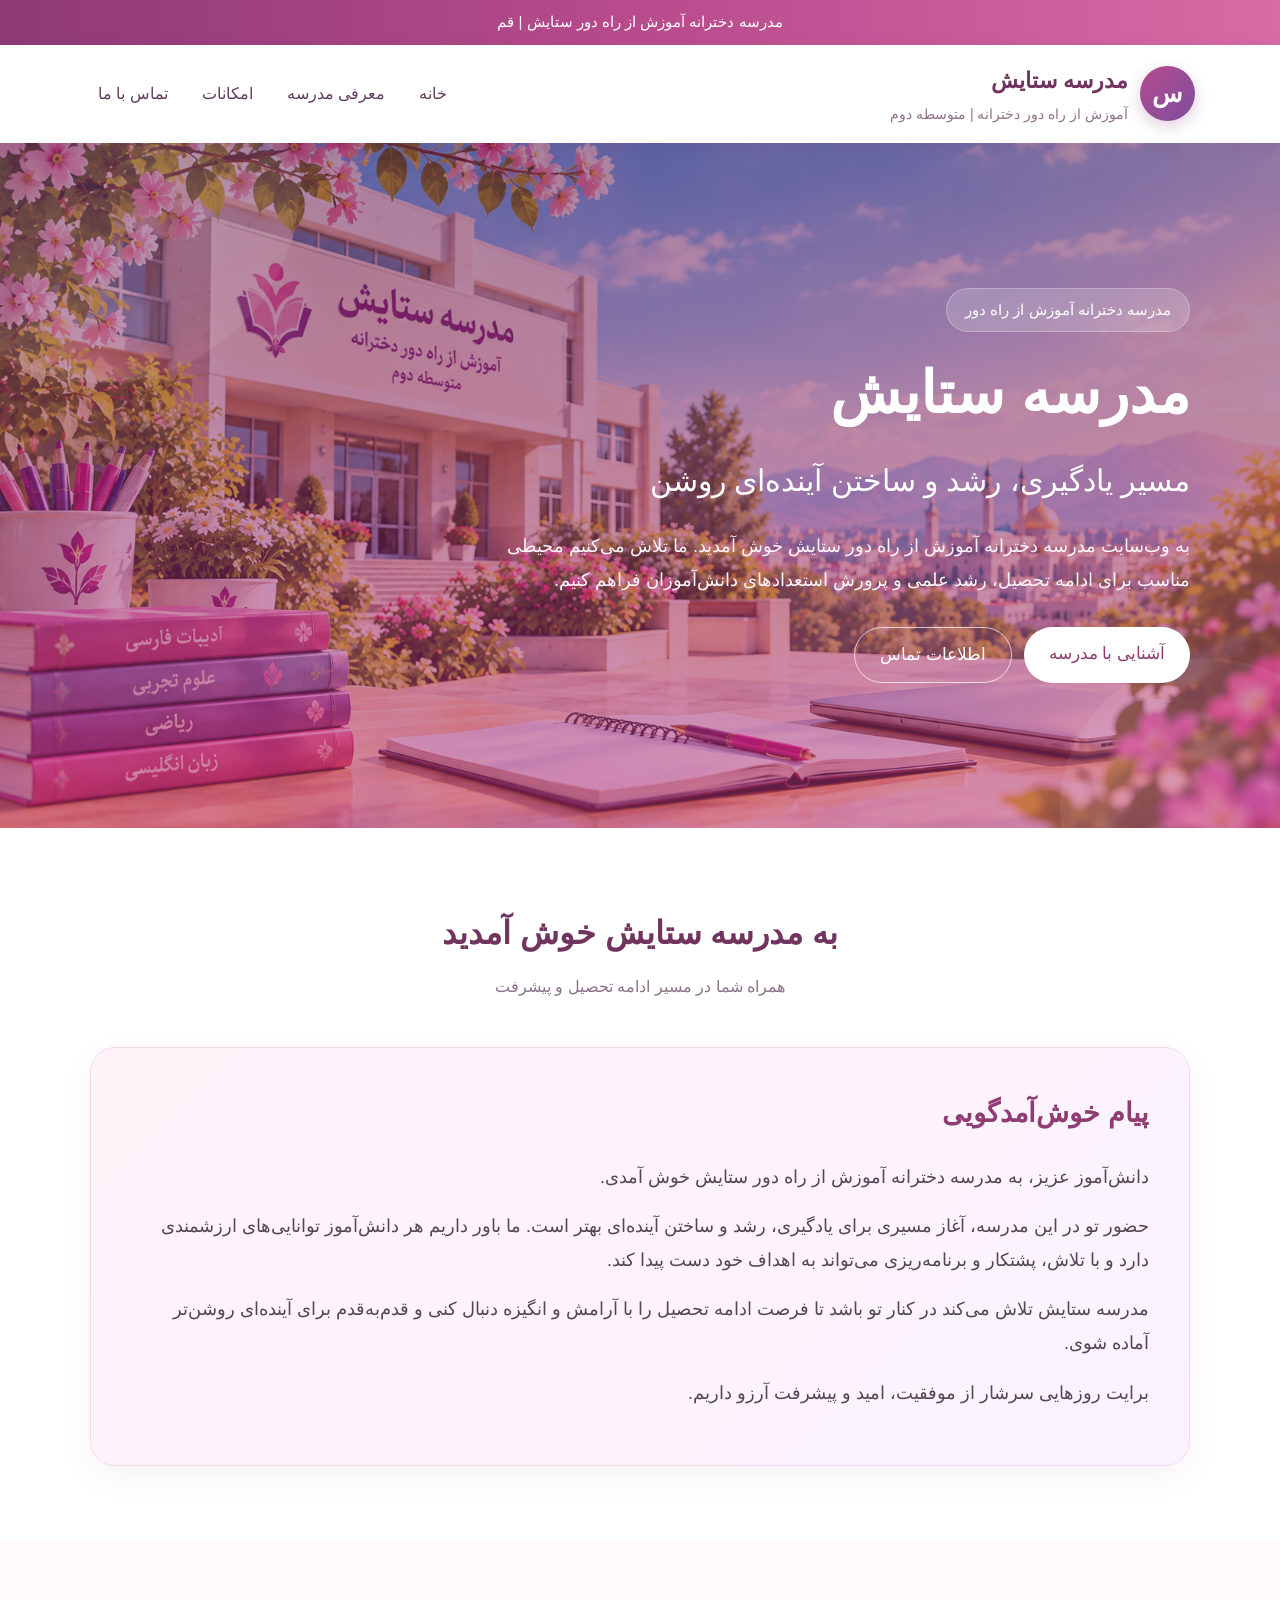
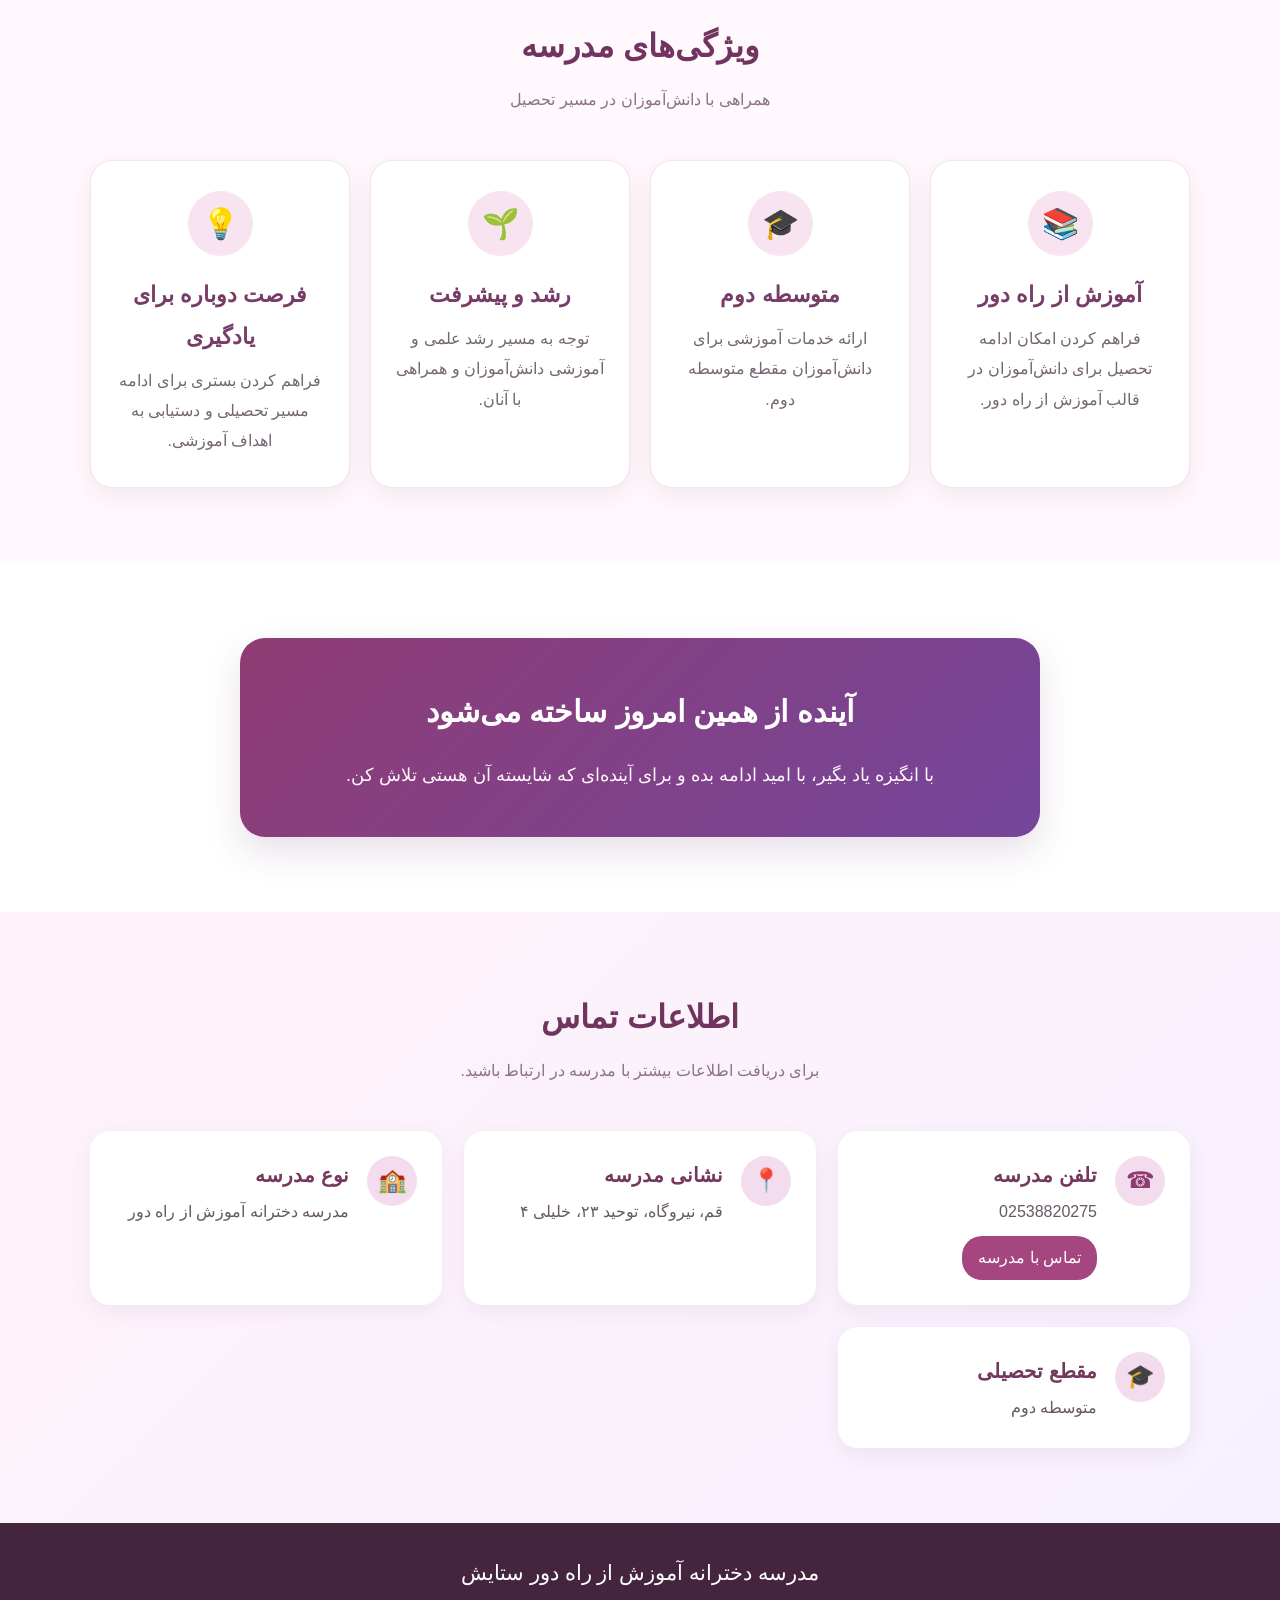
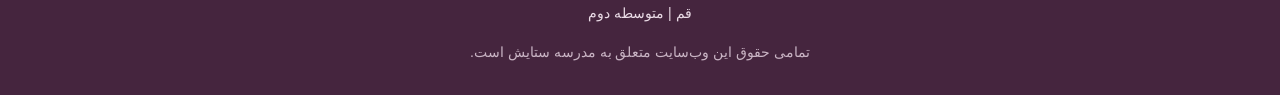
==== commit 28808a49: "Update index (1).html" ====
--- a/index (1).html
+++ b/index (1).html
@@ -10,10 +10,7 @@
 
     <title>مدرسه دخترانه آموزش از راه دور ستایش | قم</title>
 
-    <style>
-
-
-    </style>
+<link rel="stylesheet" href="style.css">
 </head>
 
 
--- a/style.css
+++ b/style.css
@@ -0,0 +1,644 @@
+        /* =========================
+           تنظیمات اصلی
+        ========================== */
+
+        * {
+            margin: 0;
+            padding: 0;
+            box-sizing: border-box;
+        }
+
+        html {
+            scroll-behavior: smooth;
+        }
+
+        body {
+            direction: rtl;
+            font-family:
+                "B Nazanin",
+                "Nazanin",
+                "Lotus",
+                "B Lotus",
+                Tahoma,
+                Arial,
+                sans-serif;
+
+            background: #fff8fc;
+            color: #3d3040;
+            line-height: 1.9;
+        }
+
+        a {
+            text-decoration: none;
+            color: inherit;
+        }
+
+
+        /* =========================
+           نوار بالای سایت
+        ========================== */
+
+        .top-bar {
+            background: linear-gradient(
+                90deg,
+                #8e3a76,
+                #b84b8d,
+                #d86aa5
+            );
+
+            color: white;
+            text-align: center;
+            padding: 8px 15px;
+            font-size: 15px;
+        }
+
+
+        /* =========================
+           هدر
+        ========================== */
+
+        header {
+            background: rgba(255,255,255,0.97);
+            box-shadow: 0 3px 15px rgba(120, 50, 100, 0.10);
+            position: sticky;
+            top: 0;
+            z-index: 1000;
+        }
+
+        .header-container {
+            max-width: 1150px;
+            margin: auto;
+            padding: 15px 20px;
+
+            display: flex;
+            align-items: center;
+            justify-content: space-between;
+            gap: 20px;
+        }
+
+
+        /* لوگوی متنی */
+
+        .school-logo {
+            display: flex;
+            align-items: center;
+            gap: 12px;
+        }
+
+        .logo-symbol {
+            width: 55px;
+            height: 55px;
+
+            border-radius: 50%;
+
+            background: linear-gradient(
+                135deg,
+                #b84b8d,
+                #7c4d9e
+            );
+
+            color: white;
+
+            display: flex;
+            align-items: center;
+            justify-content: center;
+
+            font-size: 25px;
+            font-weight: bold;
+
+            box-shadow: 0 5px 15px rgba(130, 60, 130, 0.25);
+        }
+
+        .school-name {
+            color: #71345f;
+            font-size: 22px;
+            font-weight: bold;
+        }
+
+        .school-subtitle {
+            color: #8f7189;
+            font-size: 14px;
+        }
+
+
+        /* =========================
+           منو
+        ========================== */
+
+        nav {
+            display: flex;
+            gap: 8px;
+            align-items: center;
+        }
+
+        nav a {
+            padding: 8px 13px;
+            color: #633c5b;
+            font-size: 16px;
+            border-radius: 20px;
+            transition: 0.3s;
+        }
+
+        nav a:hover {
+            background: #f8e2ef;
+            color: #9c3e77;
+        }
+
+
+        /* =========================
+           بخش اصلی
+        ========================== */
+
+.hero {
+    min-height: 560px;
+
+    background:
+        linear-gradient(
+            rgba(100, 35, 90, 0.55),
+            rgba(180, 55, 125, 0.55)
+        ),
+        url("school.png") center center / cover no-repeat;
+
+    position: relative;
+    overflow: hidden;
+
+    display: flex;
+    align-items: center;
+}
+
+        .hero::before {
+            content: "";
+            position: absolute;
+
+            width: 400px;
+            height: 400px;
+
+            border-radius: 50%;
+
+            background: rgba(255,255,255,0.08);
+
+            top: -160px;
+            left: -100px;
+        }
+
+        .hero::after {
+            content: "";
+            position: absolute;
+
+            width: 300px;
+            height: 300px;
+
+            border-radius: 50%;
+
+            background: rgba(255,255,255,0.07);
+
+            bottom: -130px;
+            right: -80px;
+        }
+
+        .hero-container {
+            max-width: 1150px;
+            width: 100%;
+
+            margin: auto;
+            padding: 70px 25px;
+
+            position: relative;
+            z-index: 2;
+
+            color: white;
+        }
+
+        .hero-badge {
+            display: inline-block;
+
+            background: rgba(255,255,255,0.18);
+
+            padding: 7px 18px;
+
+            border-radius: 30px;
+
+            margin-bottom: 20px;
+
+            font-size: 15px;
+
+            border: 1px solid rgba(255,255,255,0.25);
+        }
+
+        .hero h1 {
+            font-size: clamp(32px, 5vw, 58px);
+            line-height: 1.4;
+            margin-bottom: 18px;
+        }
+
+        .hero h2 {
+            font-size: clamp(20px, 3vw, 30px);
+            font-weight: normal;
+            margin-bottom: 20px;
+        }
+
+        .hero p {
+            max-width: 720px;
+            font-size: 18px;
+            color: #fff5fb;
+            margin-bottom: 30px;
+        }
+
+        .hero-buttons {
+            display: flex;
+            gap: 12px;
+            flex-wrap: wrap;
+        }
+
+        .btn {
+            display: inline-block;
+
+            padding: 11px 25px;
+
+            border-radius: 30px;
+
+            font-size: 17px;
+
+            transition: 0.3s;
+
+            cursor: pointer;
+        }
+
+        .btn-primary {
+            background: white;
+            color: #8d3c72;
+        }
+
+        .btn-primary:hover {
+            transform: translateY(-3px);
+            box-shadow: 0 8px 20px rgba(0,0,0,0.15);
+        }
+
+        .btn-outline {
+            border: 1px solid rgba(255,255,255,0.7);
+            color: white;
+        }
+
+        .btn-outline:hover {
+            background: rgba(255,255,255,0.12);
+        }
+
+
+        /* =========================
+           بخش‌های عمومی
+        ========================== */
+
+        section {
+            padding: 75px 20px;
+        }
+
+        .container {
+            max-width: 1100px;
+            margin: auto;
+        }
+
+        .section-title {
+            text-align: center;
+            margin-bottom: 45px;
+        }
+
+        .section-title h2 {
+            color: #71345f;
+            font-size: 32px;
+            margin-bottom: 8px;
+        }
+
+        .section-title p {
+            color: #8c7388;
+            font-size: 16px;
+        }
+
+
+        /* =========================
+           معرفی
+        ========================== */
+
+        .welcome {
+            background: white;
+        }
+
+        .welcome-box {
+            background: linear-gradient(
+                135deg,
+                #fff3f9,
+                #faf3ff
+            );
+
+            border-radius: 25px;
+
+            padding: 40px;
+
+            border: 1px solid #f1dbea;
+
+            box-shadow: 0 10px 30px rgba(130, 70, 120, 0.07);
+        }
+
+        .welcome-box h3 {
+            color: #8f3c73;
+            font-size: 27px;
+            margin-bottom: 20px;
+        }
+
+        .welcome-box p {
+            font-size: 18px;
+            color: #554653;
+            margin-bottom: 15px;
+        }
+
+
+        /* =========================
+           کارت‌ها
+        ========================== */
+
+        .cards {
+            display: grid;
+            grid-template-columns:
+                repeat(auto-fit, minmax(230px, 1fr));
+
+            gap: 20px;
+        }
+
+        .card {
+            background: white;
+
+            padding: 30px 25px;
+
+            border-radius: 22px;
+
+            text-align: center;
+
+            box-shadow:
+                0 8px 25px rgba(100, 50, 100, 0.08);
+
+            border: 1px solid #f3e2ef;
+
+            transition: 0.3s;
+        }
+
+        .card:hover {
+            transform: translateY(-7px);
+            box-shadow:
+                0 15px 35px rgba(100, 50, 100, 0.12);
+        }
+
+        .card-icon {
+            width: 65px;
+            height: 65px;
+
+            margin: 0 auto 18px;
+
+            border-radius: 50%;
+
+            background: #f8e4f1;
+
+            display: flex;
+            align-items: center;
+            justify-content: center;
+
+            font-size: 30px;
+        }
+
+        .card h3 {
+            color: #773d68;
+            margin-bottom: 8px;
+            font-size: 22px;
+        }
+
+        .card p {
+            color: #756674;
+            font-size: 16px;
+        }
+
+
+        /* =========================
+           اطلاعات تماس
+        ========================== */
+
+        .contact {
+            background:
+                linear-gradient(
+                    135deg,
+                    #fff3f9,
+                    #f7f0ff
+                );
+        }
+
+        .contact-grid {
+            display: grid;
+
+            grid-template-columns:
+                repeat(auto-fit, minmax(280px, 1fr));
+
+            gap: 22px;
+        }
+
+        .contact-item {
+            background: white;
+
+            border-radius: 20px;
+
+            padding: 25px;
+
+            display: flex;
+            align-items: flex-start;
+
+            gap: 18px;
+
+            box-shadow: 0 7px 20px rgba(100,50,100,0.07);
+        }
+
+        .contact-icon {
+            min-width: 50px;
+            height: 50px;
+
+            background: #f3dced;
+
+            color: #8e3b72;
+
+            border-radius: 50%;
+
+            display: flex;
+            align-items: center;
+            justify-content: center;
+
+            font-size: 23px;
+        }
+
+        .contact-item h3 {
+            color: #74385f;
+            font-size: 20px;
+            margin-bottom: 3px;
+        }
+
+        .contact-item p {
+            color: #665865;
+            font-size: 16px;
+        }
+
+
+        /* =========================
+           دکمه تماس
+        ========================== */
+
+        .phone-button {
+            display: inline-block;
+
+            margin-top: 8px;
+
+            padding: 7px 16px;
+
+            background: #a64680;
+
+            color: white;
+
+            border-radius: 20px;
+
+            transition: 0.3s;
+        }
+
+        .phone-button:hover {
+            background: #813660;
+        }
+
+
+        /* =========================
+           پیام پایانی
+        ========================== */
+
+        .message {
+            text-align: center;
+            background: white;
+        }
+
+        .message-box {
+            max-width: 800px;
+            margin: auto;
+
+            padding: 45px 30px;
+
+            border-radius: 25px;
+
+            background:
+                linear-gradient(
+                    135deg,
+                    #8f3c73,
+                    #74469b
+                );
+
+            color: white;
+
+            box-shadow: 0 15px 35px rgba(100,50,100,0.15);
+        }
+
+        .message-box h2 {
+            font-size: 30px;
+            margin-bottom: 18px;
+        }
+
+        .message-box p {
+            font-size: 18px;
+            color: #fff6fc;
+        }
+
+
+        /* =========================
+           فوتر
+        ========================== */
+
+        footer {
+            background: #45253e;
+
+            color: #eadbe6;
+
+            padding: 30px 20px;
+
+            text-align: center;
+        }
+
+        footer .school-footer-name {
+            color: white;
+            font-size: 21px;
+            margin-bottom: 7px;
+        }
+
+        footer p {
+            font-size: 14px;
+        }
+
+        .copyright {
+            margin-top: 12px;
+            color: #c9b4c4;
+        }
+
+
+        /* =========================
+           موبایل
+        ========================== */
+
+        @media (max-width: 750px) {
+
+            .header-container {
+                flex-direction: column;
+                text-align: center;
+            }
+
+            nav {
+                flex-wrap: wrap;
+                justify-content: center;
+            }
+
+            nav a {
+                font-size: 14px;
+                padding: 6px 10px;
+            }
+
+            .school-logo {
+                justify-content: center;
+            }
+
+            .school-name {
+                font-size: 19px;
+            }
+
+            .hero {
+                min-height: 500px;
+                text-align: center;
+            }
+
+            .hero-container {
+                padding: 60px 20px;
+            }
+
+            .hero p {
+                font-size: 16px;
+            }
+
+            .hero-buttons {
+                justify-content: center;
+            }
+
+            section {
+                padding: 55px 15px;
+            }
+
+            .welcome-box {
+                padding: 28px 20px;
+            }
+
+            .welcome-box h3 {
+                font-size: 24px;
+            }
+
+            .welcome-box p {
+                font-size: 17px;
+            }
+
+            .section-title h2 {
+                font-size: 27px;
+            }
+        }
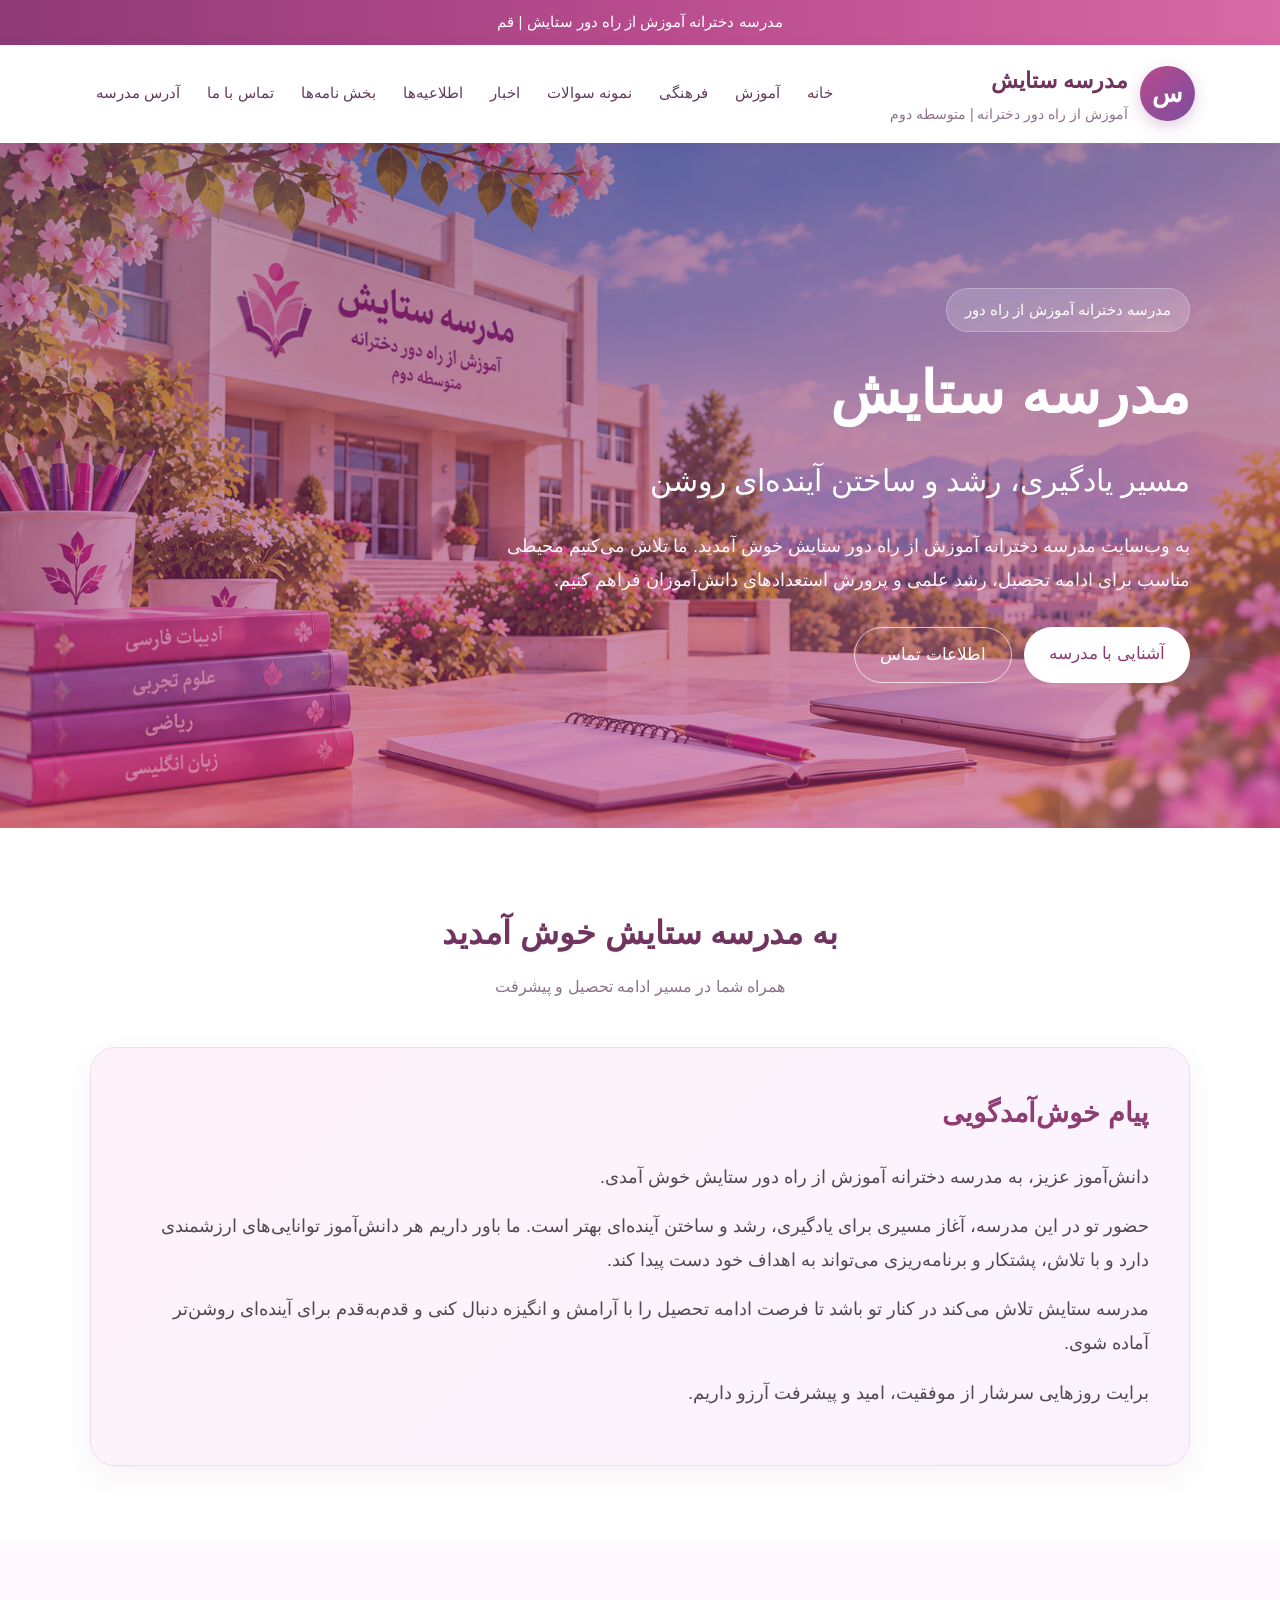
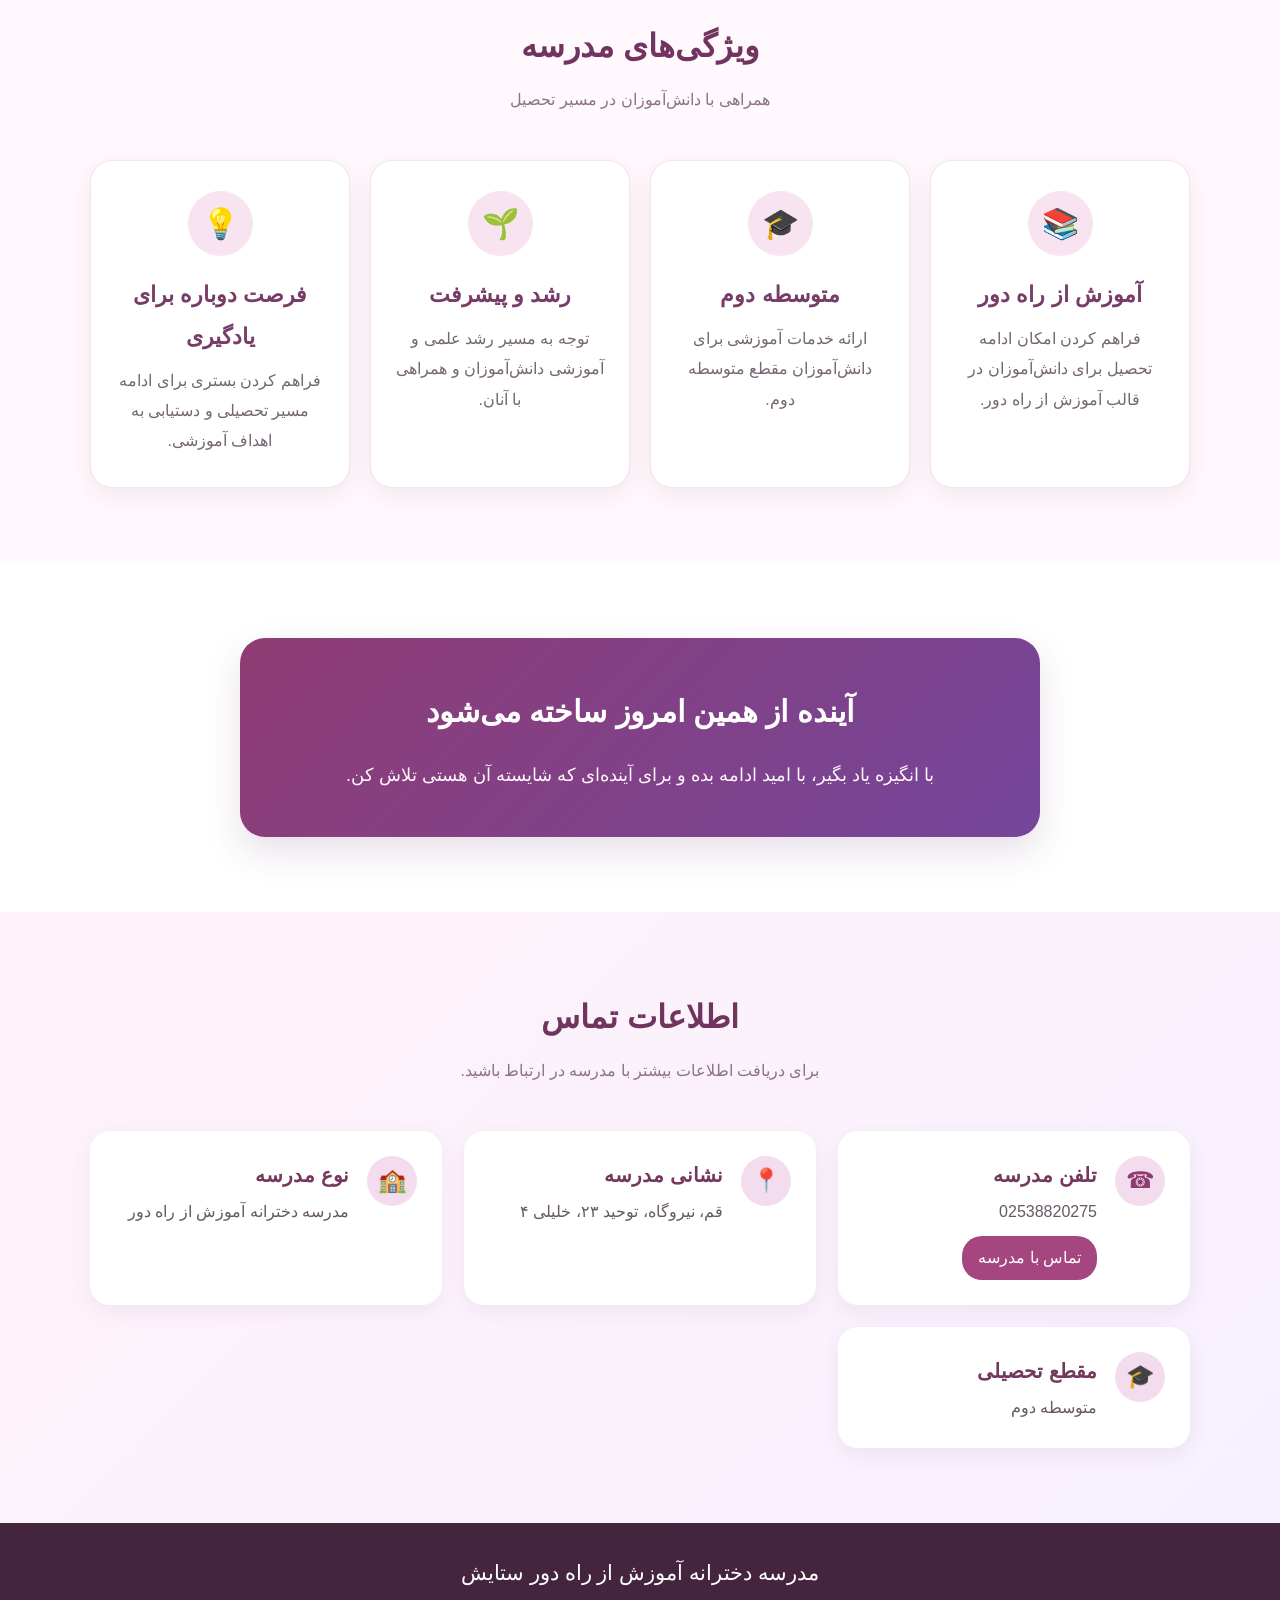
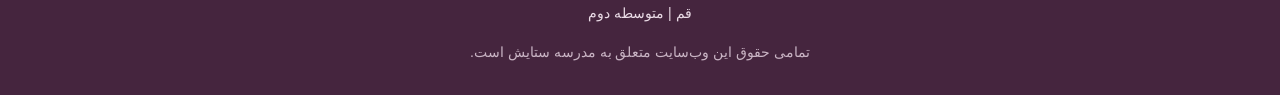
==== commit 70f351b8: "Update index (1).html" ====
--- a/index (1).html
+++ b/index (1).html
@@ -49,25 +49,17 @@
             </div>
 
 
-            <nav>
-
-                <a href="#home">
-                    خانه
-                </a>
-
-                <a href="#about">
-                    معرفی مدرسه
-                </a>
-
-                <a href="#services">
-                    امکانات
-                </a>
-
-                <a href="#contact">
-                    تماس با ما
-                </a>
-
-            </nav>
+<nav>
+    <a href="index.html">خانه</a>
+    <a href="education.html">آموزش</a>
+    <a href="cultural.html">فرهنگی</a>
+    <a href="exams.html">نمونه سوالات</a>
+    <a href="news.html">اخبار</a>
+    <a href="announcements.html">اطلاعیه‌ها</a>
+    <a href="letters.html">بخش نامه‌ها</a>
+    <a href="contact.html">تماس با ما</a>
+    <a href="location.html">آدرس مدرسه</a>
+</nav>
 
         </div>
 
--- a/style.css
+++ b/style.css
@@ -642,3 +642,48 @@
                 font-size: 27px;
             }
         }
+
+/* =========================
+   نوار منو (نسخه به‌روز شده)
+========================== */
+
+nav {
+    display: flex;
+    gap: 5px;
+    align-items: center;
+    flex-wrap: wrap;
+    justify-content: center;
+}
+
+nav a {
+    padding: 7px 11px;
+    color: #633c5b;
+    font-size: 15px;
+    border-radius: 20px;
+    transition: 0.3s;
+    white-space: nowrap;
+}
+
+nav a:hover {
+    background: #f8e2ef;
+    color: #9c3e77;
+}
+
+/* برای صفحه‌های کوچک */
+@media (max-width: 950px) {
+    nav a {
+        font-size: 14px;
+        padding: 6px 9px;
+    }
+}
+
+@media (max-width: 750px) {
+    nav {
+        gap: 3px;
+    }
+    
+    nav a {
+        font-size: 13px;
+        padding: 5px 8px;
+    }
+}
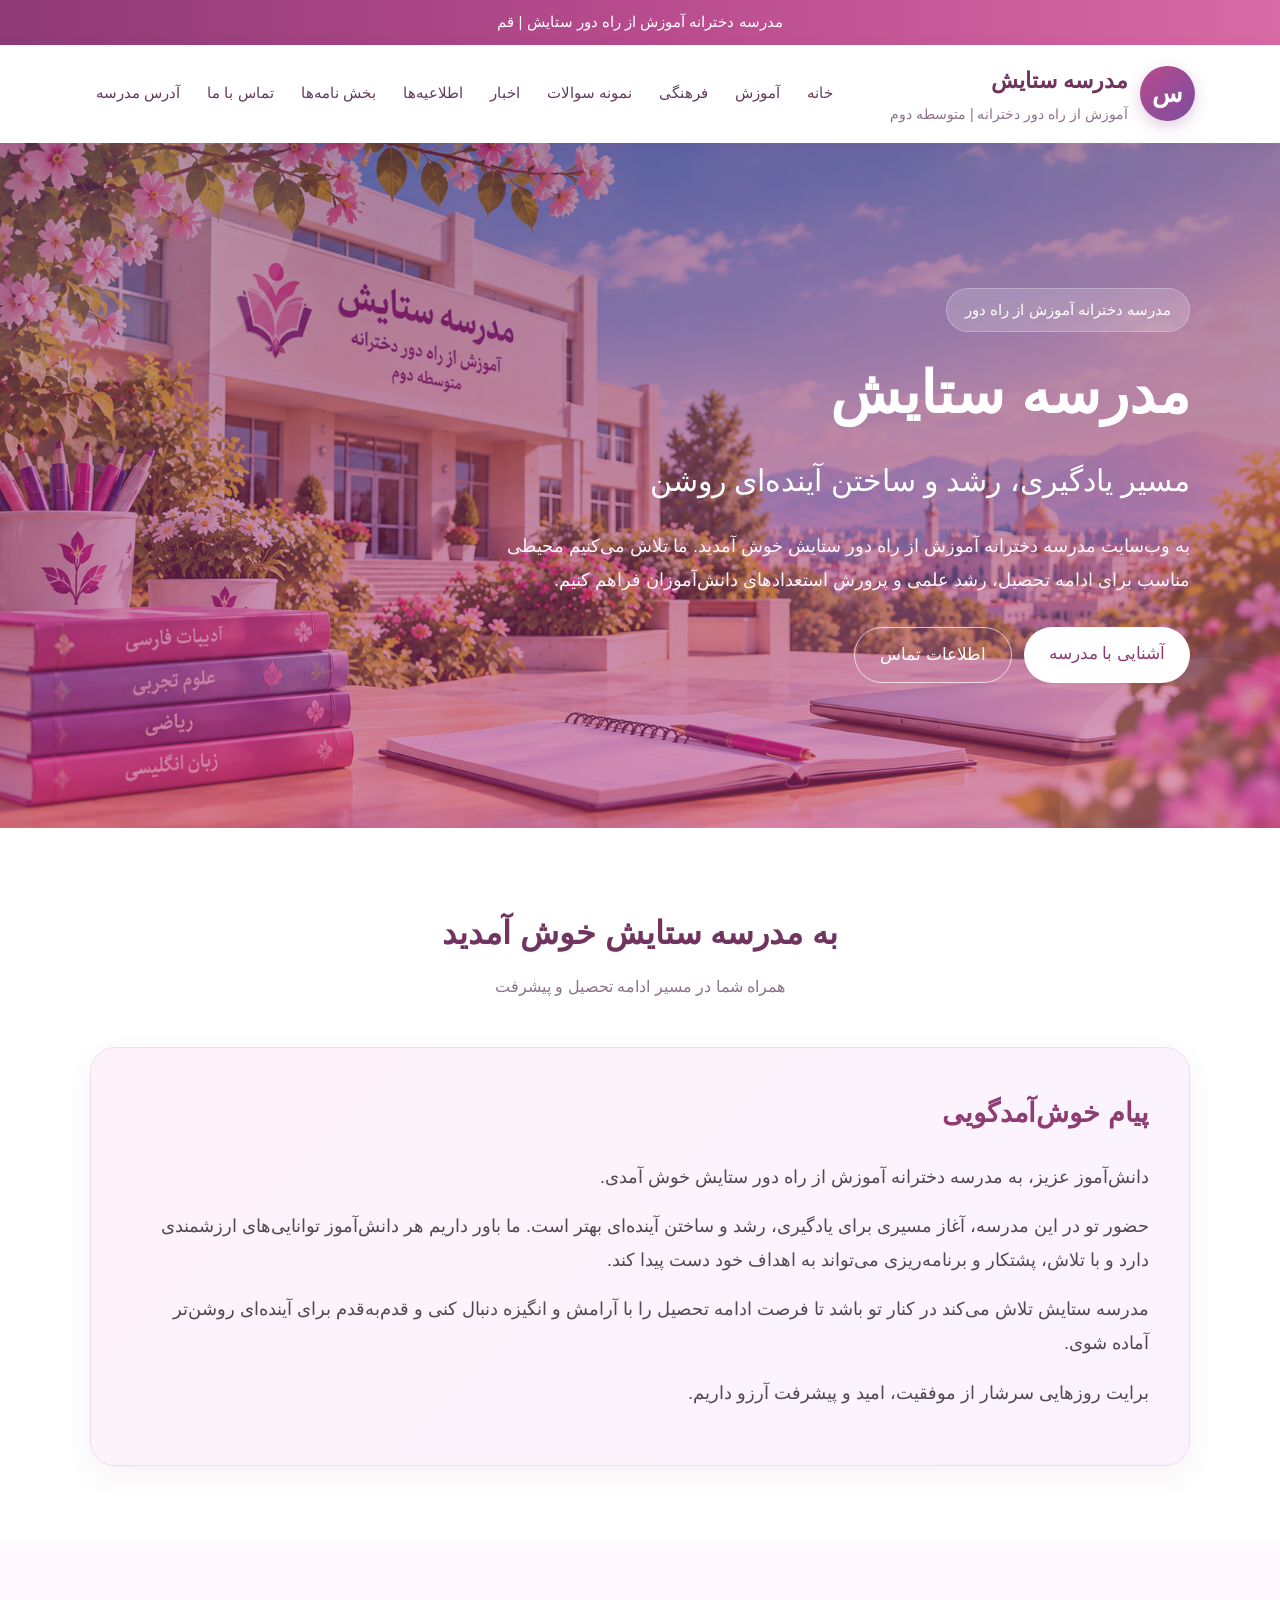
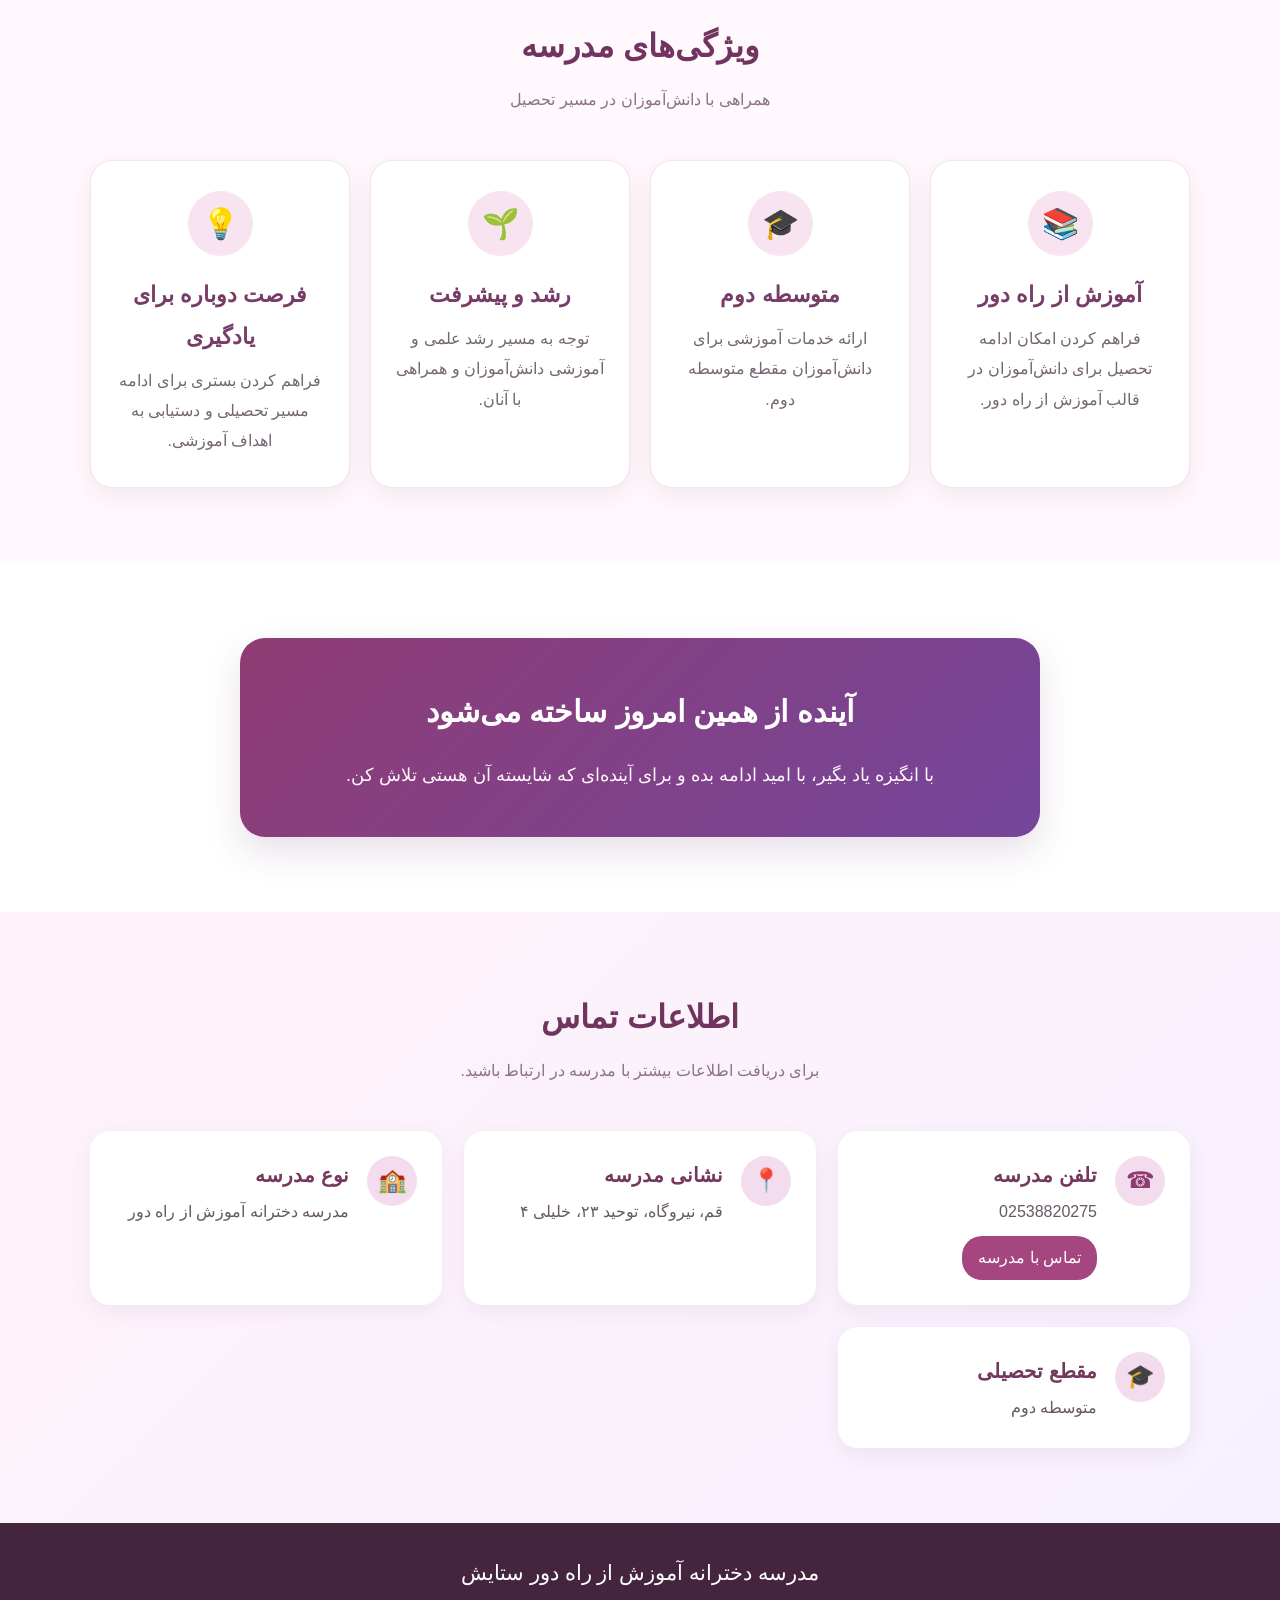
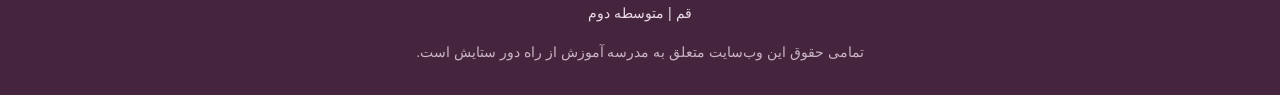
==== commit bdbebebb: "Update index (1).html" ====
--- a/index (1).html
+++ b/index (1).html
@@ -51,8 +51,8 @@
 
 <nav>
     <a href="index.html">خانه</a>
-    <a href="education.html">آموزش</a>
-    <a href="cultural.html">فرهنگی</a>
+    <a href="amozesh.html">آموزش</a>
+    <a href="farhanghi.html">فرهنگی</a>
     <a href="exams.html">نمونه سوالات</a>
     <a href="news.html">اخبار</a>
     <a href="announcements.html">اطلاعیه‌ها</a>
@@ -441,7 +441,7 @@
         </p>
 
         <p class="copyright">
-            تمامی حقوق این وب‌سایت متعلق به مدرسه ستایش است.
+            تمامی حقوق این وب‌سایت متعلق به مدرسه آموزش از راه دور ستایش است.
         </p>
 
     </footer>
